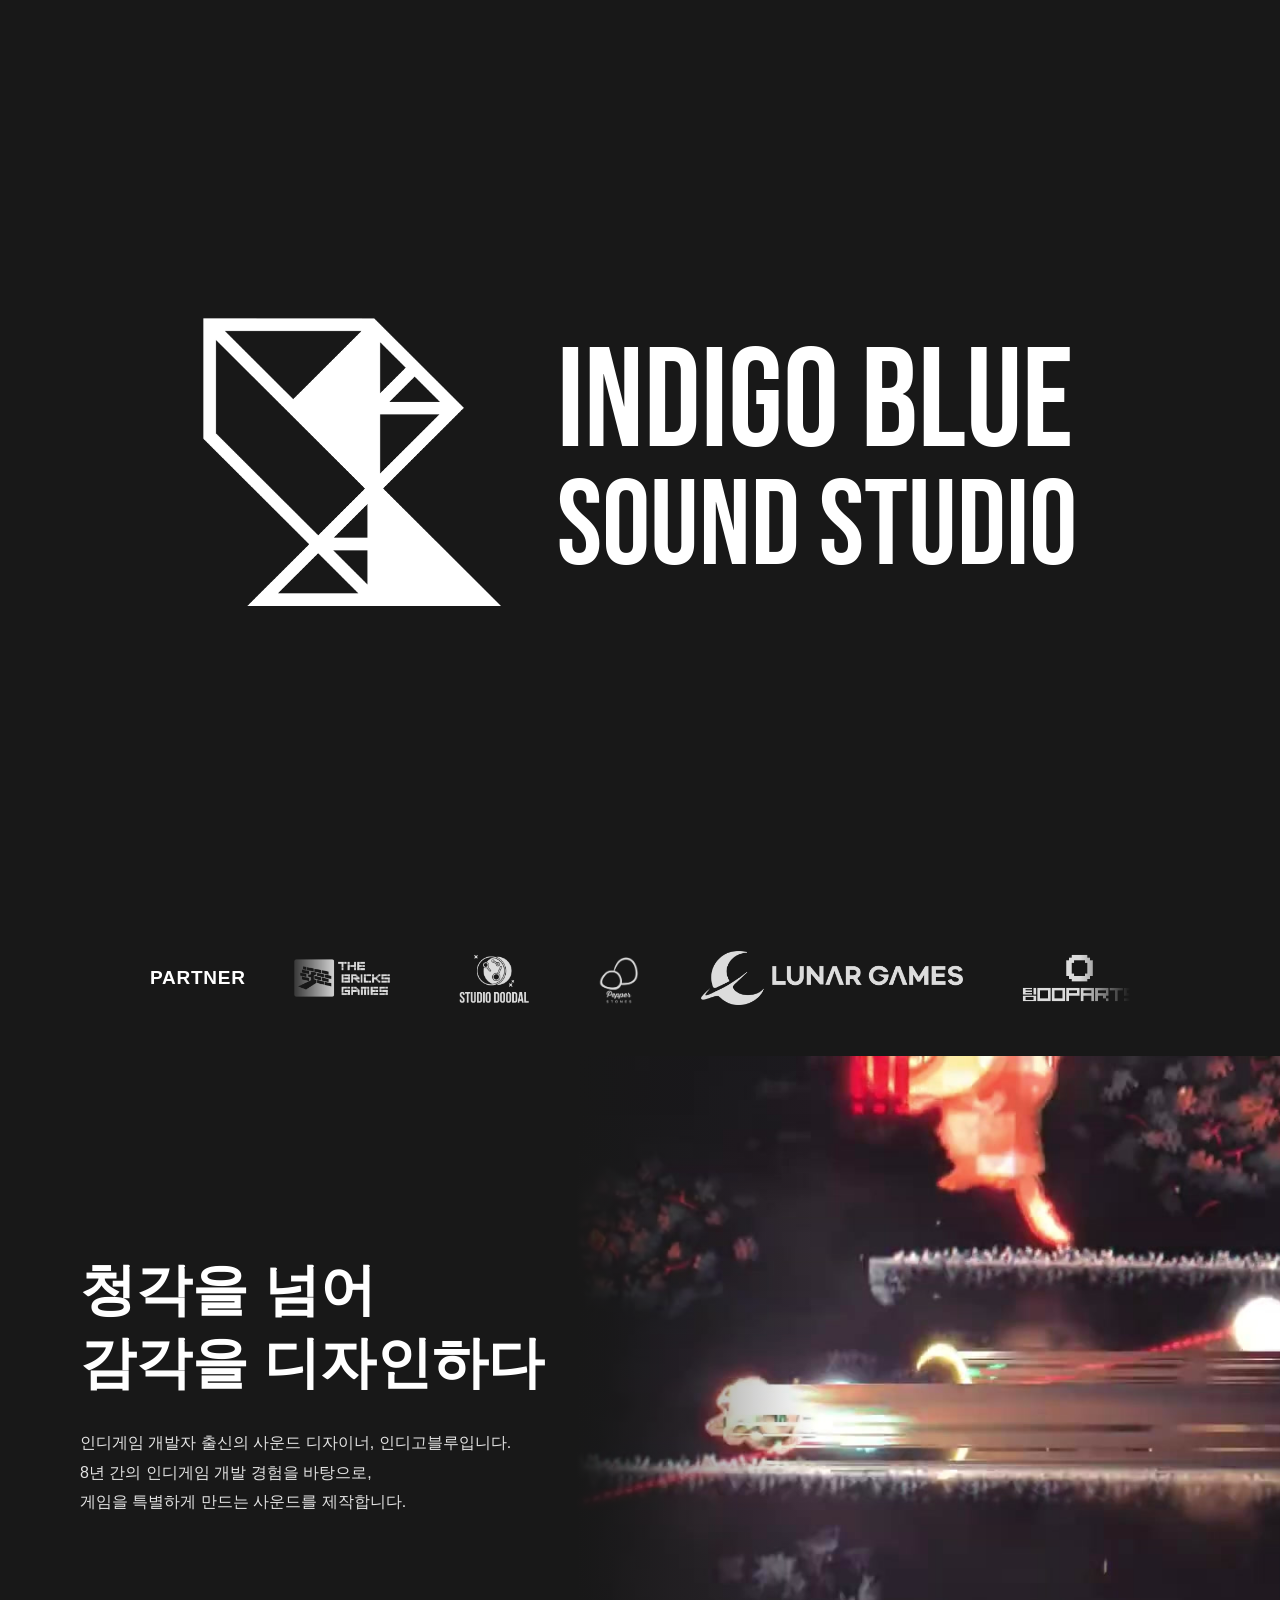
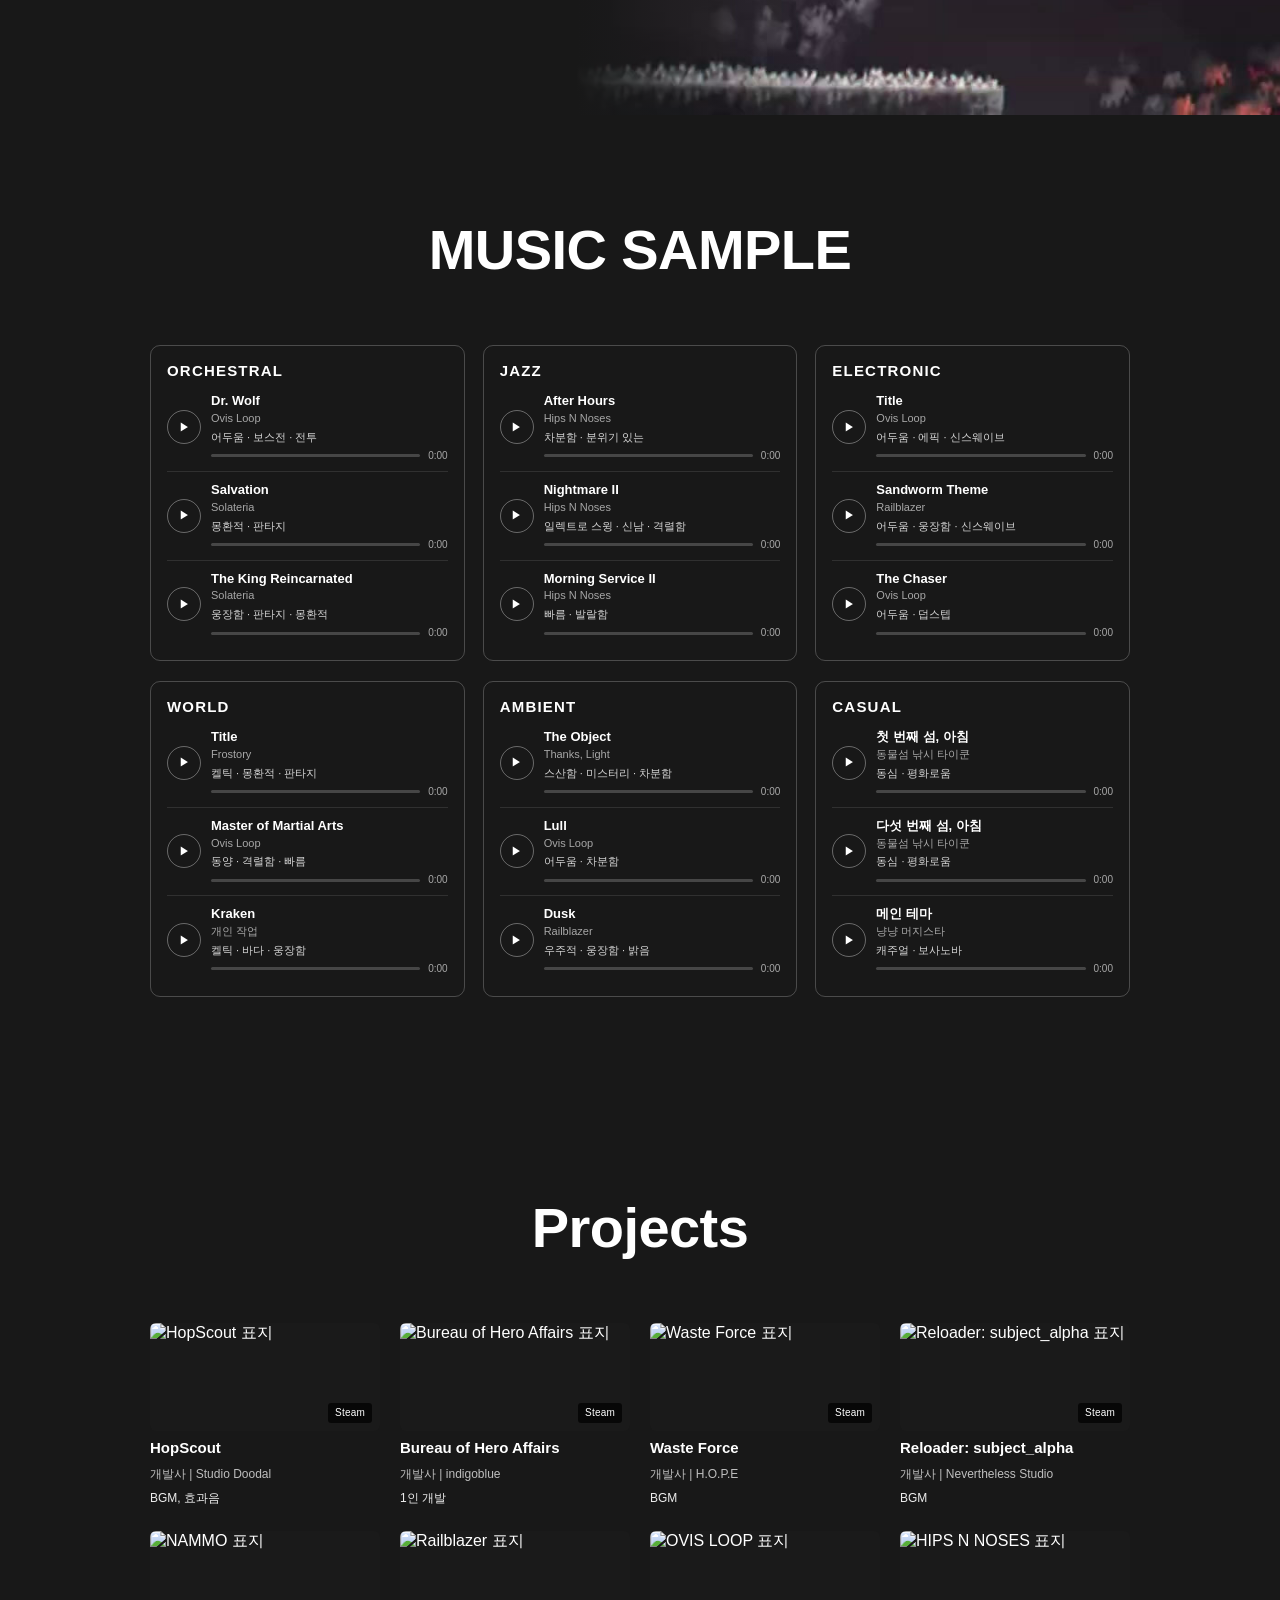
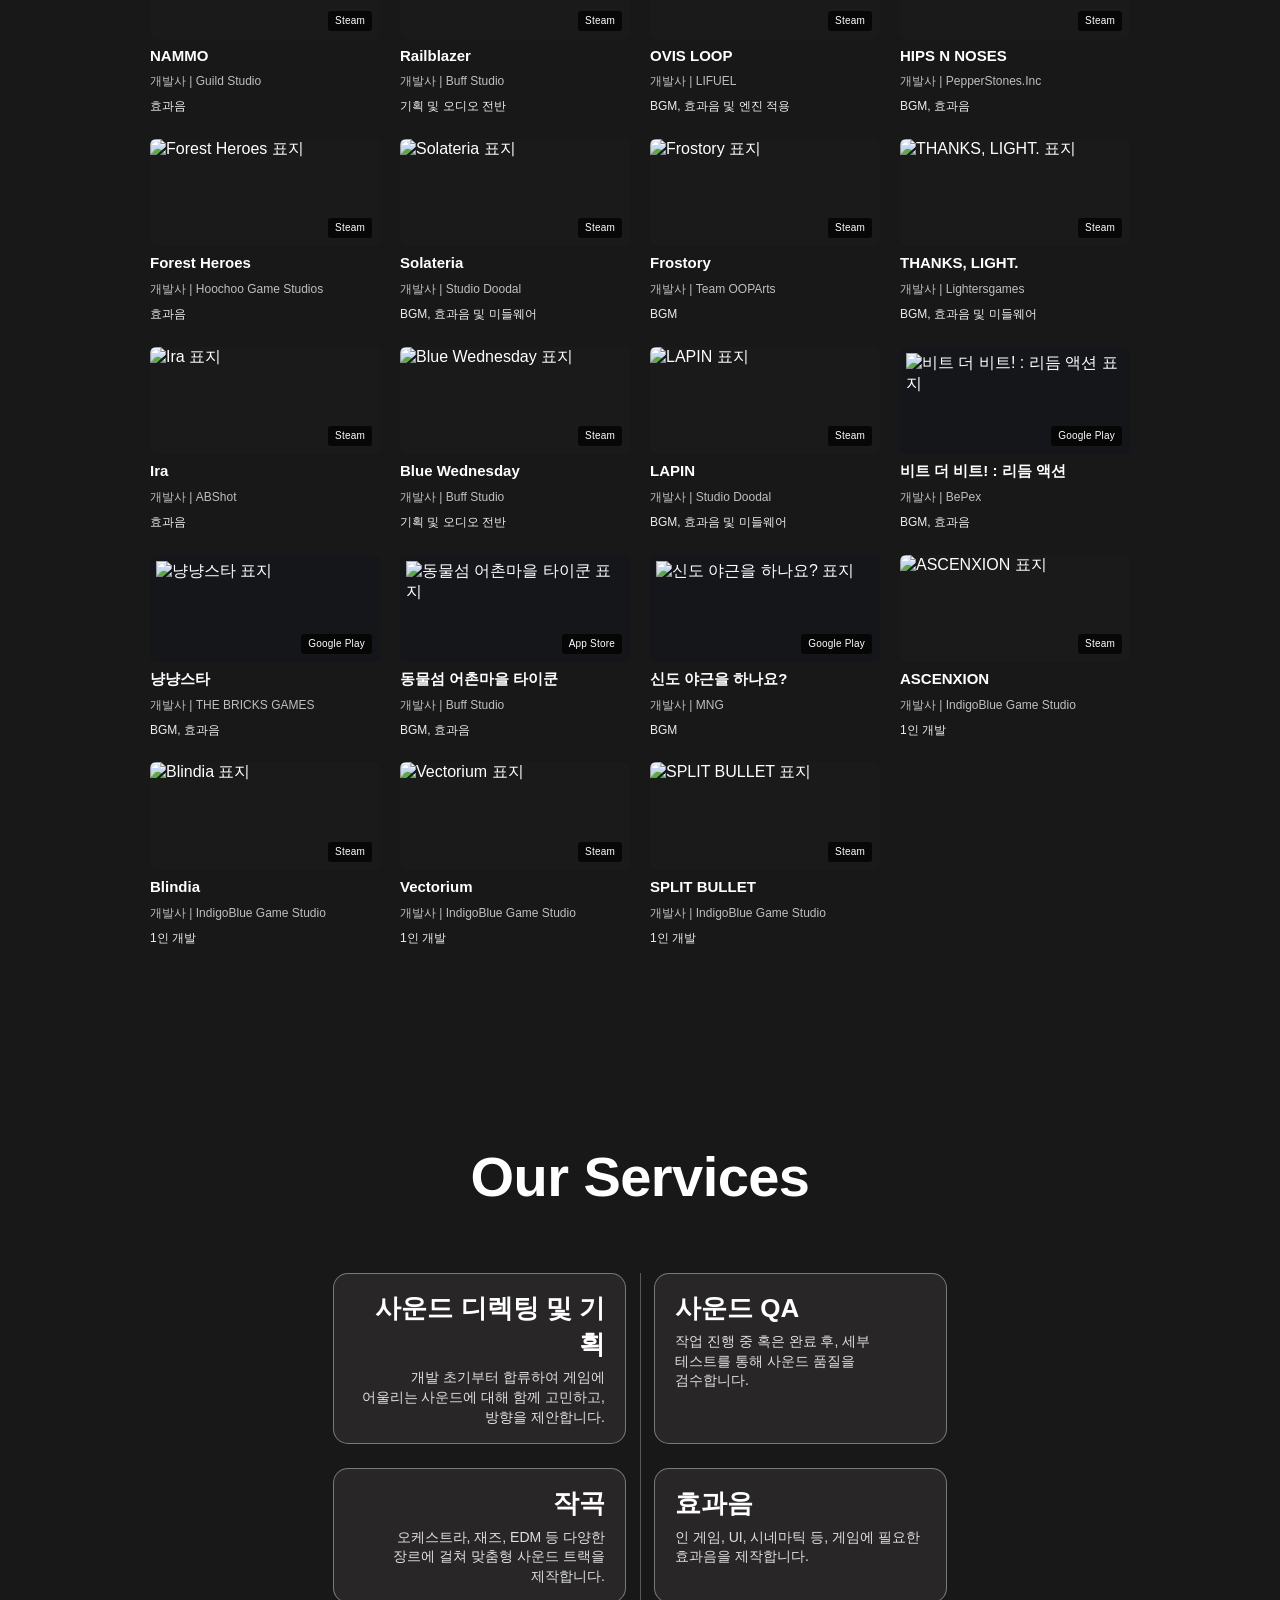
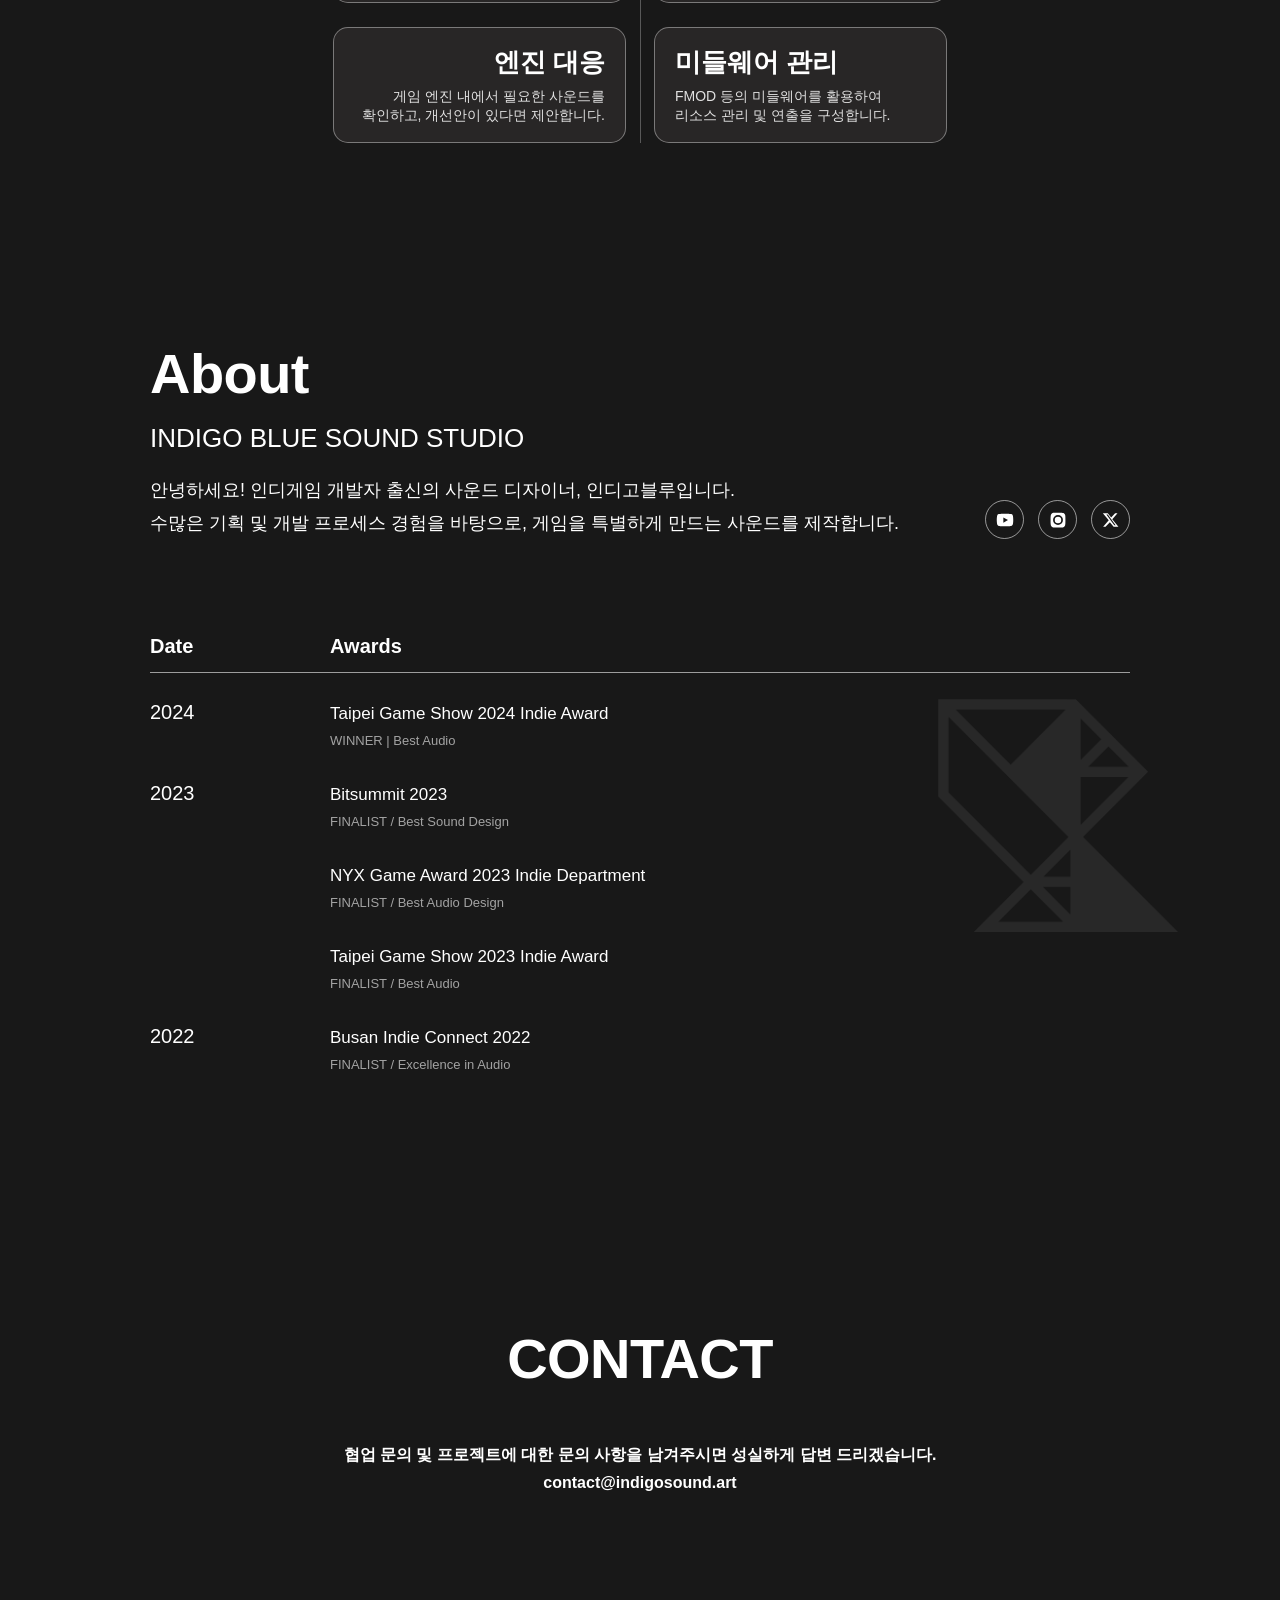
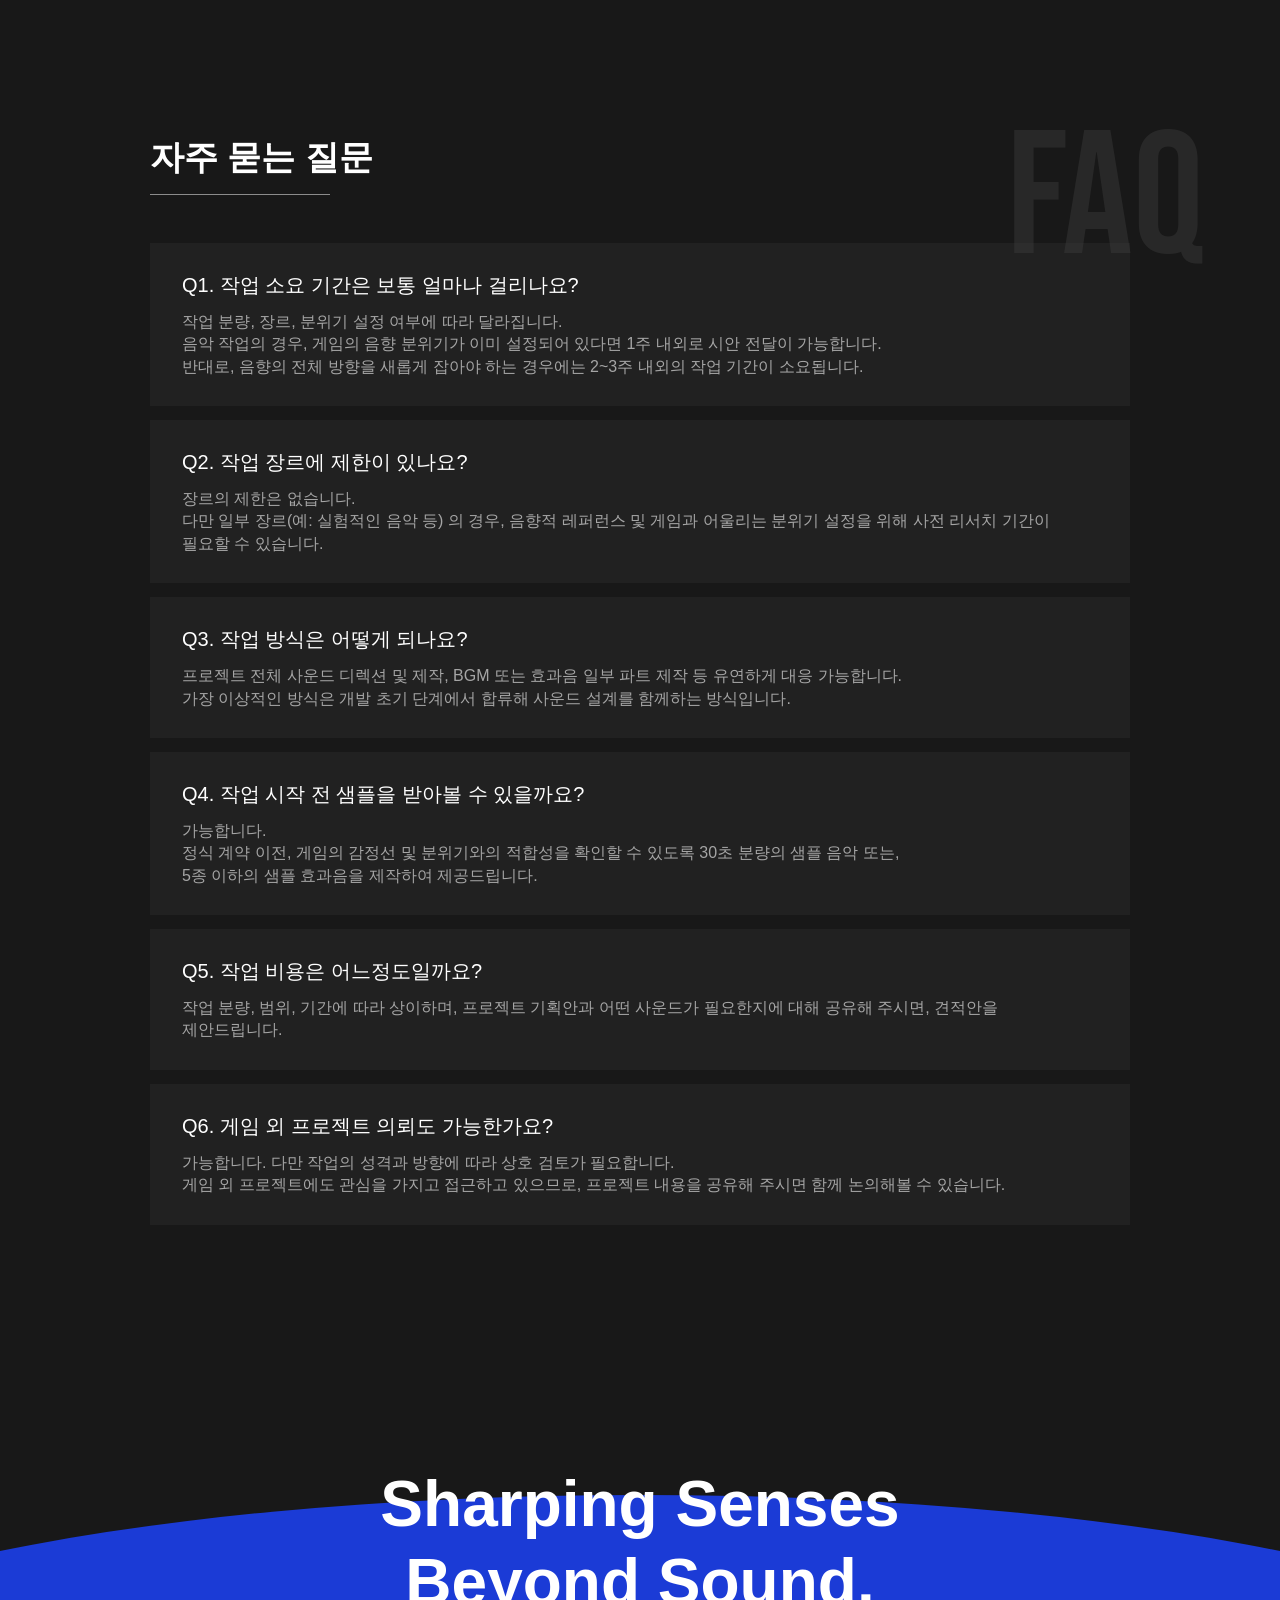
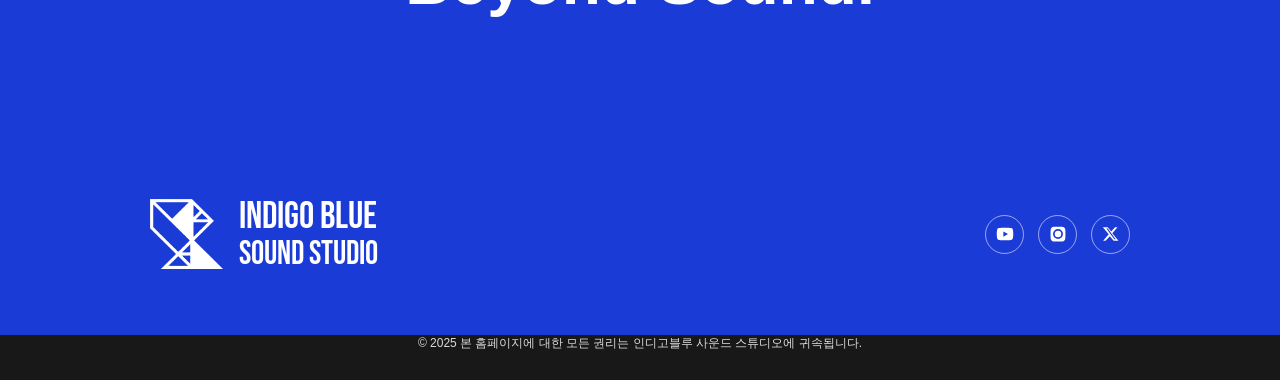
==== index.html @ 97a01477 "Wix 사이트를 정적 사이트로 옮김 게시된 Wix 사이트(indigobluestudio.wixsite.com/indigoblue-soundstud)의 구조와 문구, 색상과 글자 크" ====
<!doctype html>
<html lang="ko">
<head>
<meta charset="utf-8">
<meta name="viewport" content="width=device-width, initial-scale=1">
<title>INDIGO BLUE SOUND STUDIO</title>
<meta name="description" content="인디게임 개발자 출신의 사운드 디자이너 인디고블루가 운영하는 게임 사운드 스튜디오입니다. 작곡, 효과음, 미들웨어, 엔진 대응까지 게임에 필요한 사운드를 제작합니다.">
<link rel="canonical" href="https://indigosound.art/">
<meta property="og:type" content="website">
<meta property="og:title" content="INDIGO BLUE SOUND STUDIO">
<meta property="og:description" content="청각을 넘어 감각을 디자인하다. 게임을 특별하게 만드는 사운드를 제작합니다.">
<meta property="og:url" content="https://indigosound.art/">
<meta property="og:image" content="https://indigosound.art/assets/img/logo-lockup.png">
<link rel="icon" href="assets/img/logo-mark.png">

<link rel="preconnect" href="https://fonts.googleapis.com">
<link rel="preconnect" href="https://fonts.gstatic.com" crossorigin>
<link rel="stylesheet" href="https://fonts.googleapis.com/css2?family=Bebas+Neue&display=swap">
<link rel="stylesheet" href="https://cdn.jsdelivr.net/gh/orioncactus/pretendard@v1.3.9/dist/web/variable/pretendardvariable-dynamic-subset.min.css">
<link rel="stylesheet" href="assets/css/site.css">
<style id="grid-css">
        * { box-sizing: border-box; }
        .grid {
            display: grid;
            grid-template-columns: repeat(auto-fill, minmax(200px, 1fr));
            gap: 24px 20px;
        }
        .card {
            display: flex;
            flex-direction: column;
            gap: 8px;
            text-decoration: none;
            color: inherit;
            transition: transform 0.18s ease;
        }
        .card:hover, .card:focus-visible { transform: translateY(-4px); }
        .card:focus-visible { outline: 2px solid #ffffff; outline-offset: 4px; }
        .cover {
            position: relative;
            width: 100%;
            aspect-ratio: 460 / 215;
            overflow: hidden;
            border-radius: 6px;
            background: #1a1a1a;
        }
        .cover img { width: 100%; height: 100%; object-fit: cover; display: block; }
        /* 정사각형 아이콘처럼 비율이 다른 이미지는 잘라내지 않고 여백을 둡니다. */
        .cover.fit-contain { background: #15161a; }
        .cover.fit-contain img { object-fit: contain; padding: 6px; }
        .cover.is-empty::after {
            content: '이미지 준비 중';
            position: absolute; inset: 0;
            display: flex; align-items: center; justify-content: center;
            font-size: 12px; color: #888888;
        }
        .badge {
            position: absolute; right: 8px; bottom: 8px;
            padding: 2px 7px; border-radius: 3px;
            font-size: 10px; line-height: 1.6; letter-spacing: 0.02em;
            background: rgba(0, 0, 0, 0.72); color: #ffffff;
        }
        .title { margin: 0; font-size: 15px; font-weight: 700; line-height: 1.25; word-break: keep-all; }
        .studio, .role { margin: 0; font-size: 12px; line-height: 1.4; color: rgba(255, 255, 255, 0.72); }
        .role { color: rgba(255, 255, 255, 0.92); }
        @media (max-width: 600px) {
            .grid { grid-template-columns: repeat(auto-fill, minmax(150px, 1fr)); gap: 18px 14px; }
            .title { font-size: 14px; }
        }
    </style>
<style id="audio-css">
        * { box-sizing: border-box; }

        .genres {
            display: grid;
            grid-template-columns: repeat(auto-fit, minmax(260px, 1fr));
            gap: 20px 18px;
            align-items: start;
        }

        .group {
            border: 1px solid rgba(255, 255, 255, 0.22);
            border-radius: 10px;
            padding: 16px 16px 12px;
        }
        .genre-name {
            margin: 0 0 12px;
            font-size: 15px;
            font-weight: 700;
            letter-spacing: 0.08em;
        }

        .track {
            display: grid;
            grid-template-columns: 34px minmax(0, 1fr);
            column-gap: 10px;
            row-gap: 6px;
            padding: 10px 0;
            border-top: 1px solid rgba(255, 255, 255, 0.1);
        }
        .track:first-of-type { border-top: 0; padding-top: 2px; }

        .play {
            grid-column: 1;
            grid-row: 1 / span 2;
            align-self: center;
            width: 34px;
            height: 34px;
            border: 1px solid rgba(255, 255, 255, 0.35);
            border-radius: 50%;
            background: transparent;
            color: #ffffff;
            font-size: 11px;
            line-height: 1;
            cursor: pointer;
            display: flex;
            align-items: center;
            justify-content: center;
            padding: 0;
            transition: background 0.15s ease, border-color 0.15s ease;
        }
        .play:hover { background: rgba(255, 255, 255, 0.14); }
        .play:focus-visible { outline: 2px solid #ffffff; outline-offset: 2px; }
        .track.is-playing .play { background: #ffffff; color: #000000; border-color: #ffffff; }

        .info { grid-column: 2; grid-row: 1; min-width: 0; }
        .t-title {
            margin: 0;
            font-size: 13px;
            font-weight: 600;
            line-height: 1.3;
            word-break: keep-all;
        }
        .t-game {
            margin: 1px 0 0;
            font-size: 11px;
            line-height: 1.35;
            color: rgba(255, 255, 255, 0.62);
            word-break: keep-all;
        }
        .t-tags {
            margin: 4px 0 0;
            font-size: 11px;
            line-height: 1.35;
            color: rgba(255, 255, 255, 0.82);
            word-break: keep-all;
        }

        .meter {
            grid-column: 2;
            grid-row: 2;
            display: flex;
            align-items: center;
            gap: 8px;
        }
        .bar {
            position: relative;
            flex: 1;
            height: 3px;
            border-radius: 2px;
            background: rgba(255, 255, 255, 0.2);
            overflow: hidden;
            cursor: pointer;
        }
        .fill {
            position: absolute;
            inset: 0 auto 0 0;
            width: 0;
            background: #ffffff;
        }
        .time {
            font-size: 10px;
            line-height: 1;
            color: rgba(255, 255, 255, 0.62);
            font-variant-numeric: tabular-nums;
            white-space: nowrap;
        }

        .empty { font-size: 13px; color: rgba(255, 255, 255, 0.6); }

        @media (max-width: 600px) {
            .genres { grid-template-columns: 1fr; gap: 14px; }
            .group { padding: 14px 14px 10px; }
            /* 좁은 화면에서는 세로가 지나치게 길어지므로 장르마다 두 곡만 보여줍니다. */
            .track:nth-of-type(3) { display: none; }
        }
    </style>
</head>
<body>

<!-- 히어로 -->
<header class="ib-hero">
    <img class="ib-hero__mark" src="assets/img/logo-mark.png" alt="인디고블루 사운드 스튜디오 심볼" width="298" height="288">
    <h1 class="ib-hero__type">
        <span class="ib-hero__l1">INDIGO BLUE</span>
        <span class="ib-hero__l2">SOUND STUDIO</span>
    </h1>
</header>

<!-- 파트너 -->
<div class="ib-wrap">
    <div class="ib-partner">
        <p class="ib-partner__label">PARTNER</p>
        <div class="ib-partner__viewport">
            <!-- 같은 묶음을 두 번 넣어, 끝까지 흐르면 자연스럽게 처음으로 이어지게 합니다. -->
            <div class="ib-partner__track">
                <img src="assets/img/partner-signature.png" alt="Buff Studio" loading="lazy">
                <img src="assets/img/partner-studiodoodal.png" alt="Studio Doodal" loading="lazy">
                <img src="assets/img/partner-pepperstones.png" alt="PepperStones" loading="lazy">
                <img src="assets/img/partner-lunargames.png" alt="Lunar Games" loading="lazy">
                <img src="assets/img/partner-teamoopartz.png" alt="Team OOParts" loading="lazy">
                <img src="assets/img/partner-hoochoo.png" alt="Hoochoo Game Studios" loading="lazy">
                <img src="assets/img/partner-bepex.png" alt="BePex" loading="lazy">
                <img src="assets/img/partner-a.png" alt="파트너 스튜디오" loading="lazy">
                <img src="assets/img/partner-b.png" alt="파트너 스튜디오" loading="lazy">
                <div aria-hidden="true" style="display:contents"><img src="assets/img/partner-signature.png" alt="Buff Studio" loading="lazy">
                <img src="assets/img/partner-studiodoodal.png" alt="Studio Doodal" loading="lazy">
                <img src="assets/img/partner-pepperstones.png" alt="PepperStones" loading="lazy">
                <img src="assets/img/partner-lunargames.png" alt="Lunar Games" loading="lazy">
                <img src="assets/img/partner-teamoopartz.png" alt="Team OOParts" loading="lazy">
                <img src="assets/img/partner-hoochoo.png" alt="Hoochoo Game Studios" loading="lazy">
                <img src="assets/img/partner-bepex.png" alt="BePex" loading="lazy">
                <img src="assets/img/partner-a.png" alt="파트너 스튜디오" loading="lazy">
                <img src="assets/img/partner-b.png" alt="파트너 스튜디오" loading="lazy"></div>
            </div>
        </div>
    </div>
</div>

<!-- 소개 -->
<section class="ib-intro">
    <!-- 원본과 같은, 소리 없이 반복 재생되는 배경 영상입니다. -->
    <div class="ib-intro__visual" aria-hidden="true">
        <video src="assets/video/intro.mp4" poster="assets/img/intro-visual.jpg"
               autoplay muted loop playsinline preload="metadata"></video>
    </div>
    <div class="ib-intro__text">
        <h2 class="ib-intro__title">청각을 넘어<br>감각을 디자인하다</h2>
        <p class="ib-intro__body">
            인디게임 개발자 출신의 사운드 디자이너, 인디고블루입니다.<br>
            8년 간의 인디게임 개발 경험을 바탕으로,<br>
            게임을 특별하게 만드는 사운드를 제작합니다.
        </p>
    </div>
</section>

<!-- 미리듣기 -->
<section class="ib-section" id="music">
    <div class="ib-wrap">
        <h2 class="ib-heading ib-heading--center">MUSIC SAMPLE</h2>
        <div class="ib-section__body"><div class="genres"><section class="group">
            <h3 class="genre-name">ORCHESTRAL</h3>
            <div class="track" data-audio-src="https://music.wixstatic.com/mp3/860d66_09254120fd2f47abbc531c1eeddfdc82.mp3" data-duration="30">
        <button class="play" type="button" aria-label="Dr. Wolf 재생"><span class="icon">&#9654;</span></button>
        <div class="info"><p class="t-title">Dr. Wolf</p><p class="t-game">Ovis Loop</p><p class="t-tags">어두움 · 보스전 · 전투</p></div>
        <div class="meter">
            <div class="bar"><span class="fill"></span></div>
            <span class="time">0:00</span>
        </div>
    </div><div class="track" data-audio-src="https://music.wixstatic.com/mp3/860d66_fd663eca6230428bb4d89c684cdae9ed.mp3" data-duration="46">
        <button class="play" type="button" aria-label="Salvation 재생"><span class="icon">&#9654;</span></button>
        <div class="info"><p class="t-title">Salvation</p><p class="t-game">Solateria</p><p class="t-tags">몽환적 · 판타지</p></div>
        <div class="meter">
            <div class="bar"><span class="fill"></span></div>
            <span class="time">0:00</span>
        </div>
    </div><div class="track" data-audio-src="https://music.wixstatic.com/mp3/860d66_00e76ec2008042e19d2aea171c6b85cc.mp3" data-duration="46">
        <button class="play" type="button" aria-label="The King Reincarnated 재생"><span class="icon">&#9654;</span></button>
        <div class="info"><p class="t-title">The King Reincarnated</p><p class="t-game">Solateria</p><p class="t-tags">웅장함 · 판타지 · 몽환적</p></div>
        <div class="meter">
            <div class="bar"><span class="fill"></span></div>
            <span class="time">0:00</span>
        </div>
    </div>
        </section><section class="group">
            <h3 class="genre-name">JAZZ</h3>
            <div class="track" data-audio-src="https://music.wixstatic.com/mp3/860d66_3d83a4c4c9384a1da26d3d0a78722a29.mp3" data-duration="30">
        <button class="play" type="button" aria-label="After Hours 재생"><span class="icon">&#9654;</span></button>
        <div class="info"><p class="t-title">After Hours</p><p class="t-game">Hips N Noses</p><p class="t-tags">차분함 · 분위기 있는</p></div>
        <div class="meter">
            <div class="bar"><span class="fill"></span></div>
            <span class="time">0:00</span>
        </div>
    </div><div class="track" data-audio-src="https://music.wixstatic.com/mp3/860d66_d12ff2b4eea74bc8aac9e3f60bac2ac8.mp3" data-duration="29">
        <button class="play" type="button" aria-label="Nightmare II 재생"><span class="icon">&#9654;</span></button>
        <div class="info"><p class="t-title">Nightmare II</p><p class="t-game">Hips N Noses</p><p class="t-tags">일렉트로 스윙 · 신남 · 격렬함</p></div>
        <div class="meter">
            <div class="bar"><span class="fill"></span></div>
            <span class="time">0:00</span>
        </div>
    </div><div class="track" data-audio-src="https://music.wixstatic.com/mp3/860d66_1f38b7caef154e4b9187a8cff1551b96.mp3" data-duration="29">
        <button class="play" type="button" aria-label="Morning Service II 재생"><span class="icon">&#9654;</span></button>
        <div class="info"><p class="t-title">Morning Service II</p><p class="t-game">Hips N Noses</p><p class="t-tags">빠름 · 발랄함</p></div>
        <div class="meter">
            <div class="bar"><span class="fill"></span></div>
            <span class="time">0:00</span>
        </div>
    </div>
        </section><section class="group">
            <h3 class="genre-name">ELECTRONIC</h3>
            <div class="track" data-audio-src="https://music.wixstatic.com/mp3/860d66_154822e556104b1596cc2ec453b99600.mp3" data-duration="29">
        <button class="play" type="button" aria-label="Title 재생"><span class="icon">&#9654;</span></button>
        <div class="info"><p class="t-title">Title</p><p class="t-game">Ovis Loop</p><p class="t-tags">어두움 · 에픽 · 신스웨이브</p></div>
        <div class="meter">
            <div class="bar"><span class="fill"></span></div>
            <span class="time">0:00</span>
        </div>
    </div><div class="track" data-audio-src="https://music.wixstatic.com/mp3/860d66_0d4fd85252c34ab7b2ba6a8181e89b29.mp3" data-duration="30">
        <button class="play" type="button" aria-label="Sandworm Theme 재생"><span class="icon">&#9654;</span></button>
        <div class="info"><p class="t-title">Sandworm Theme</p><p class="t-game">Railblazer</p><p class="t-tags">어두움 · 웅장함 · 신스웨이브</p></div>
        <div class="meter">
            <div class="bar"><span class="fill"></span></div>
            <span class="time">0:00</span>
        </div>
    </div><div class="track" data-audio-src="https://music.wixstatic.com/mp3/860d66_390bb658111c4345a38625985eb8163d.mp3" data-duration="30">
        <button class="play" type="button" aria-label="The Chaser 재생"><span class="icon">&#9654;</span></button>
        <div class="info"><p class="t-title">The Chaser</p><p class="t-game">Ovis Loop</p><p class="t-tags">어두움 · 덥스텝</p></div>
        <div class="meter">
            <div class="bar"><span class="fill"></span></div>
            <span class="time">0:00</span>
        </div>
    </div>
        </section><section class="group">
            <h3 class="genre-name">WORLD</h3>
            <div class="track" data-audio-src="https://music.wixstatic.com/mp3/860d66_2ebe35372e364518a3b8fd2e36018d00.mp3" data-duration="20">
        <button class="play" type="button" aria-label="Title 재생"><span class="icon">&#9654;</span></button>
        <div class="info"><p class="t-title">Title</p><p class="t-game">Frostory</p><p class="t-tags">켈틱 · 몽환적 · 판타지</p></div>
        <div class="meter">
            <div class="bar"><span class="fill"></span></div>
            <span class="time">0:00</span>
        </div>
    </div><div class="track" data-audio-src="https://music.wixstatic.com/mp3/860d66_c277a3db04284cb39979ce9030ea43e0.mp3" data-duration="34">
        <button class="play" type="button" aria-label="Master of Martial Arts 재생"><span class="icon">&#9654;</span></button>
        <div class="info"><p class="t-title">Master of Martial Arts</p><p class="t-game">Ovis Loop</p><p class="t-tags">동양 · 격렬함 · 빠름</p></div>
        <div class="meter">
            <div class="bar"><span class="fill"></span></div>
            <span class="time">0:00</span>
        </div>
    </div><div class="track" data-audio-src="https://music.wixstatic.com/mp3/860d66_9da19a05eab54e24a4b0422b517c645d.mp3" data-duration="20">
        <button class="play" type="button" aria-label="Kraken 재생"><span class="icon">&#9654;</span></button>
        <div class="info"><p class="t-title">Kraken</p><p class="t-game">개인 작업</p><p class="t-tags">켈틱 · 바다 · 웅장함</p></div>
        <div class="meter">
            <div class="bar"><span class="fill"></span></div>
            <span class="time">0:00</span>
        </div>
    </div>
        </section><section class="group">
            <h3 class="genre-name">AMBIENT</h3>
            <div class="track" data-audio-src="https://music.wixstatic.com/mp3/860d66_ac4de7afbb4842e1abcccd162fbcb6d6.mp3" data-duration="20">
        <button class="play" type="button" aria-label="The Object 재생"><span class="icon">&#9654;</span></button>
        <div class="info"><p class="t-title">The Object</p><p class="t-game">Thanks, Light</p><p class="t-tags">스산함 · 미스터리 · 차분함</p></div>
        <div class="meter">
            <div class="bar"><span class="fill"></span></div>
            <span class="time">0:00</span>
        </div>
    </div><div class="track" data-audio-src="https://music.wixstatic.com/mp3/860d66_d1461939eb474f28b3d7b0176b0be3ec.mp3" data-duration="20">
        <button class="play" type="button" aria-label="Lull 재생"><span class="icon">&#9654;</span></button>
        <div class="info"><p class="t-title">Lull</p><p class="t-game">Ovis Loop</p><p class="t-tags">어두움 · 차분함</p></div>
        <div class="meter">
            <div class="bar"><span class="fill"></span></div>
            <span class="time">0:00</span>
        </div>
    </div><div class="track" data-audio-src="https://music.wixstatic.com/mp3/860d66_0ff81ff9942f4439beae785de0b6b22b.mp3" data-duration="20">
        <button class="play" type="button" aria-label="Dusk 재생"><span class="icon">&#9654;</span></button>
        <div class="info"><p class="t-title">Dusk</p><p class="t-game">Railblazer</p><p class="t-tags">우주적 · 웅장함 · 밝음</p></div>
        <div class="meter">
            <div class="bar"><span class="fill"></span></div>
            <span class="time">0:00</span>
        </div>
    </div>
        </section><section class="group">
            <h3 class="genre-name">CASUAL</h3>
            <div class="track" data-audio-src="https://music.wixstatic.com/mp3/860d66_cf5bf4ce513348abaf5e40bf02ed64e0.mp3" data-duration="20">
        <button class="play" type="button" aria-label="첫 번째 섬, 아침 재생"><span class="icon">&#9654;</span></button>
        <div class="info"><p class="t-title">첫 번째 섬, 아침</p><p class="t-game">동물섬 낚시 타이쿤</p><p class="t-tags">동심 · 평화로움</p></div>
        <div class="meter">
            <div class="bar"><span class="fill"></span></div>
            <span class="time">0:00</span>
        </div>
    </div><div class="track" data-audio-src="https://music.wixstatic.com/mp3/860d66_134d15f1596f42f991e270add8a84e1c.mp3" data-duration="20">
        <button class="play" type="button" aria-label="다섯 번째 섬, 아침 재생"><span class="icon">&#9654;</span></button>
        <div class="info"><p class="t-title">다섯 번째 섬, 아침</p><p class="t-game">동물섬 낚시 타이쿤</p><p class="t-tags">동심 · 평화로움</p></div>
        <div class="meter">
            <div class="bar"><span class="fill"></span></div>
            <span class="time">0:00</span>
        </div>
    </div><div class="track" data-audio-src="https://music.wixstatic.com/mp3/860d66_88d9c0d5ef4844f0b33e1568c173b0c7.mp3" data-duration="20">
        <button class="play" type="button" aria-label="메인 테마 재생"><span class="icon">&#9654;</span></button>
        <div class="info"><p class="t-title">메인 테마</p><p class="t-game">냥냥 머지스타</p><p class="t-tags">캐주얼 · 보사노바</p></div>
        <div class="meter">
            <div class="bar"><span class="fill"></span></div>
            <span class="time">0:00</span>
        </div>
    </div>
        </section></div></div>
    </div>
</section>

<!-- 프로젝트 -->
<section class="ib-section" id="projects">
    <div class="ib-wrap">
        <h2 class="ib-heading ib-heading--center">Projects</h2>
        <div class="ib-section__body"><div class="grid"><a class="card" href="https://store.steampowered.com/app/4952260/" target="_blank" rel="noopener noreferrer"><div class="cover"><img src="https://static.wixstatic.com/media/860d66_d4635eee32104e59bcc638de844d4d30~mv2.jpg" alt="HopScout 표지" loading="lazy" referrerpolicy="no-referrer"><span class="badge">Steam</span></div><p class="title">HopScout</p><p class="studio">개발사 | Studio Doodal</p><p class="role">BGM, 효과음</p></a><a class="card" href="https://store.steampowered.com/app/4966920/" target="_blank" rel="noopener noreferrer"><div class="cover"><img src="https://static.wixstatic.com/media/860d66_a6a5fe3ded204cd59864110b3952eb3a~mv2.jpg" alt="Bureau of Hero Affairs 표지" loading="lazy" referrerpolicy="no-referrer"><span class="badge">Steam</span></div><p class="title">Bureau of Hero Affairs</p><p class="studio">개발사 | indigoblue</p><p class="role">1인 개발</p></a><a class="card" href="https://store.steampowered.com/app/3532640/" target="_blank" rel="noopener noreferrer"><div class="cover"><img src="https://static.wixstatic.com/media/860d66_0a39cab1cedf4e6687a7f3613a69546b~mv2.jpg" alt="Waste Force 표지" loading="lazy" referrerpolicy="no-referrer"><span class="badge">Steam</span></div><p class="title">Waste Force</p><p class="studio">개발사 | H.O.P.E</p><p class="role">BGM</p></a><a class="card" href="https://store.steampowered.com/app/1830160/" target="_blank" rel="noopener noreferrer"><div class="cover"><img src="https://static.wixstatic.com/media/860d66_cb63d9f8cbbc48e3af4b571d2b974a31~mv2.jpg" alt="Reloader: subject_alpha 표지" loading="lazy" referrerpolicy="no-referrer"><span class="badge">Steam</span></div><p class="title">Reloader: subject_alpha</p><p class="studio">개발사 | Nevertheless Studio</p><p class="role">BGM</p></a><a class="card" href="https://store.steampowered.com/app/3863810/" target="_blank" rel="noopener noreferrer"><div class="cover"><img src="https://static.wixstatic.com/media/860d66_f5257c2232f848df8dd246862171f6cc~mv2.jpg" alt="NAMMO 표지" loading="lazy" referrerpolicy="no-referrer"><span class="badge">Steam</span></div><p class="title">NAMMO</p><p class="studio">개발사 | Guild Studio</p><p class="role">효과음</p></a><a class="card" href="https://store.steampowered.com/app/2996070/" target="_blank" rel="noopener noreferrer"><div class="cover"><img src="https://shared.akamai.steamstatic.com/store_item_assets/steam/apps/2996070/header.jpg?t=1736853167" alt="Railblazer 표지" loading="lazy" referrerpolicy="no-referrer"><span class="badge">Steam</span></div><p class="title">Railblazer</p><p class="studio">개발사 | Buff Studio</p><p class="role">기획 및 오디오 전반</p></a><a class="card" href="https://store.steampowered.com/app/2226730/" target="_blank" rel="noopener noreferrer"><div class="cover"><img src="https://shared.akamai.steamstatic.com/store_item_assets/steam/apps/2226730/0eba149920684c03572704ae23059a4de935888b/header.jpg?t=1776408444" alt="OVIS LOOP 표지" loading="lazy" referrerpolicy="no-referrer"><span class="badge">Steam</span></div><p class="title">OVIS LOOP</p><p class="studio">개발사 | LIFUEL</p><p class="role">BGM, 효과음 및 엔진 적용</p></a><a class="card" href="https://store.steampowered.com/app/3574200/" target="_blank" rel="noopener noreferrer"><div class="cover"><img src="https://shared.akamai.steamstatic.com/store_item_assets/steam/apps/3574200/30c6b41771f06d03cd57993139b56f06adc999be/header.jpg?t=1788777389" alt="HIPS N NOSES 표지" loading="lazy" referrerpolicy="no-referrer"><span class="badge">Steam</span></div><p class="title">HIPS N NOSES</p><p class="studio">개발사 | PepperStones.Inc</p><p class="role">BGM, 효과음</p></a><a class="card" href="https://store.steampowered.com/app/3001330/" target="_blank" rel="noopener noreferrer"><div class="cover"><img src="https://shared.akamai.steamstatic.com/store_item_assets/steam/apps/3001330/c606589dc281fda785815c5aa1456f06ed29a4a3/header.jpg?t=1753067914" alt="Forest Heroes 표지" loading="lazy" referrerpolicy="no-referrer"><span class="badge">Steam</span></div><p class="title">Forest Heroes</p><p class="studio">개발사 | Hoochoo Game Studios</p><p class="role">효과음</p></a><a class="card" href="https://store.steampowered.com/app/2947280/" target="_blank" rel="noopener noreferrer"><div class="cover"><img src="https://shared.akamai.steamstatic.com/store_item_assets/steam/apps/2947280/bdcd95581da74eb754a0b7c2b6c46472c07df9d2/header.jpg?t=1782566194" alt="Solateria 표지" loading="lazy" referrerpolicy="no-referrer"><span class="badge">Steam</span></div><p class="title">Solateria</p><p class="studio">개발사 | Studio Doodal</p><p class="role">BGM, 효과음 및 미들웨어</p></a><a class="card" href="https://store.steampowered.com/app/1737520/" target="_blank" rel="noopener noreferrer"><div class="cover"><img src="https://shared.akamai.steamstatic.com/store_item_assets/steam/apps/1737520/header.jpg?t=1751537301" alt="Frostory 표지" loading="lazy" referrerpolicy="no-referrer"><span class="badge">Steam</span></div><p class="title">Frostory</p><p class="studio">개발사 | Team OOPArts</p><p class="role">BGM</p></a><a class="card" href="https://store.steampowered.com/app/2544740/" target="_blank" rel="noopener noreferrer"><div class="cover"><img src="https://shared.akamai.steamstatic.com/store_item_assets/steam/apps/2544740/header.jpg?t=1788529831" alt="THANKS, LIGHT. 표지" loading="lazy" referrerpolicy="no-referrer"><span class="badge">Steam</span></div><p class="title">THANKS, LIGHT.</p><p class="studio">개발사 | Lightersgames</p><p class="role">BGM, 효과음 및 미들웨어</p></a><a class="card" href="https://store.steampowered.com/app/1536210/" target="_blank" rel="noopener noreferrer"><div class="cover"><img src="https://shared.akamai.steamstatic.com/store_item_assets/steam/apps/1536210/header.jpg?t=1696564928" alt="Ira 표지" loading="lazy" referrerpolicy="no-referrer"><span class="badge">Steam</span></div><p class="title">Ira</p><p class="studio">개발사 | ABShot</p><p class="role">효과음</p></a><a class="card" href="https://store.steampowered.com/app/2129160/" target="_blank" rel="noopener noreferrer"><div class="cover"><img src="https://shared.akamai.steamstatic.com/store_item_assets/steam/apps/2129160/header.jpg?t=1729549375" alt="Blue Wednesday 표지" loading="lazy" referrerpolicy="no-referrer"><span class="badge">Steam</span></div><p class="title">Blue Wednesday</p><p class="studio">개발사 | Buff Studio</p><p class="role">기획 및 오디오 전반</p></a><a class="card" href="https://store.steampowered.com/app/1454540/" target="_blank" rel="noopener noreferrer"><div class="cover"><img src="https://shared.akamai.steamstatic.com/store_item_assets/steam/apps/1454540/header.jpg?t=1782566159" alt="LAPIN 표지" loading="lazy" referrerpolicy="no-referrer"><span class="badge">Steam</span></div><p class="title">LAPIN</p><p class="studio">개발사 | Studio Doodal</p><p class="role">BGM, 효과음 및 미들웨어</p></a><a class="card" href="https://play.google.com/store/apps/details?id=com.BePex.beatthebeat" target="_blank" rel="noopener noreferrer"><div class="cover fit-contain"><img src="https://play-lh.googleusercontent.com/fcvc6xsm2YIpWo5qEUGBtmLhYW-khtM5Af-iScuosK9jPPfl6qdy5rElrIaD3gdxX4A8ctKtrNhlzRkGA8iL=s0-br30" alt="비트 더 비트! : 리듬 액션 표지" loading="lazy" referrerpolicy="no-referrer"><span class="badge">Google Play</span></div><p class="title">비트 더 비트! : 리듬 액션</p><p class="studio">개발사 | BePex</p><p class="role">BGM, 효과음</p></a><a class="card" href="https://play.google.com/store/apps/details?id=com.THEBRICKSGAMES.Nyanyanstar" target="_blank" rel="noopener noreferrer"><div class="cover fit-contain"><img src="https://play-lh.googleusercontent.com/nkJZKP9iKSXJ7MdPfyck-IXeVfVi6iBXIym_mKZkH9QfZqGQGbQqp54XNbMMLRm3YYsYZj7iXYxCeXnwAbfUvF8=s0-br30" alt="냥냥스타 표지" loading="lazy" referrerpolicy="no-referrer"><span class="badge">Google Play</span></div><p class="title">냥냥스타</p><p class="studio">개발사 | THE BRICKS GAMES</p><p class="role">BGM, 효과음</p></a><a class="card" href="https://apps.apple.com/kr/app/id1619717984" target="_blank" rel="noopener noreferrer"><div class="cover fit-contain"><img src="https://is1-ssl.mzstatic.com/image/thumb/Purple221/v4/d5/81/cd/d581cdd3-35e9-b93d-d93b-417299b44a96/AppIcon-0-0-1x_U007emarketing-0-8-0-85-220.png/512x512bb.jpg" alt="동물섬 어촌마을 타이쿤 표지" loading="lazy" referrerpolicy="no-referrer"><span class="badge">App Store</span></div><p class="title">동물섬 어촌마을 타이쿤</p><p class="studio">개발사 | Buff Studio</p><p class="role">BGM, 효과음</p></a><a class="card" href="https://play.google.com/store/apps/details?id=com.mng.doesgodworkovertime" target="_blank" rel="noopener noreferrer"><div class="cover fit-contain"><img src="https://play-lh.googleusercontent.com/HJP9y0W6YmZT3xLJ_HuipECc2c-KMw99zARxgQGwU83OdB-SpL4jSn4f6XXAJHAkmbpYiQti46XfleqdILwfS3w=s0-br30" alt="신도 야근을 하나요? 표지" loading="lazy" referrerpolicy="no-referrer"><span class="badge">Google Play</span></div><p class="title">신도 야근을 하나요?</p><p class="studio">개발사 | MNG</p><p class="role">BGM</p></a><a class="card" href="https://store.steampowered.com/app/1000000/" target="_blank" rel="noopener noreferrer"><div class="cover"><img src="https://shared.akamai.steamstatic.com/store_item_assets/steam/apps/1000000/header.jpg?t=1727464289" alt="ASCENXION 표지" loading="lazy" referrerpolicy="no-referrer"><span class="badge">Steam</span></div><p class="title">ASCENXION</p><p class="studio">개발사 | IndigoBlue Game Studio</p><p class="role">1인 개발</p></a><a class="card" href="https://store.steampowered.com/app/943510/" target="_blank" rel="noopener noreferrer"><div class="cover"><img src="https://shared.akamai.steamstatic.com/store_item_assets/steam/apps/943510/header.jpg?t=1727464300" alt="Blindia 표지" loading="lazy" referrerpolicy="no-referrer"><span class="badge">Steam</span></div><p class="title">Blindia</p><p class="studio">개발사 | IndigoBlue Game Studio</p><p class="role">1인 개발</p></a><a class="card" href="https://store.steampowered.com/app/712870/" target="_blank" rel="noopener noreferrer"><div class="cover"><img src="https://shared.akamai.steamstatic.com/store_item_assets/steam/apps/712870/header.jpg?t=1662016415" alt="Vectorium 표지" loading="lazy" referrerpolicy="no-referrer"><span class="badge">Steam</span></div><p class="title">Vectorium</p><p class="studio">개발사 | IndigoBlue Game Studio</p><p class="role">1인 개발</p></a><a class="card" href="https://store.steampowered.com/app/449450/" target="_blank" rel="noopener noreferrer"><div class="cover"><img src="https://shared.akamai.steamstatic.com/store_item_assets/steam/apps/449450/header.jpg?t=1727469233" alt="SPLIT BULLET 표지" loading="lazy" referrerpolicy="no-referrer"><span class="badge">Steam</span></div><p class="title">SPLIT BULLET</p><p class="studio">개발사 | IndigoBlue Game Studio</p><p class="role">1인 개발</p></a></div></div>
    </div>
</section>

<!-- 서비스 -->
<section class="ib-services" id="services">
    <div class="ib-wrap">
        <h2 class="ib-heading ib-heading--center">Our Services</h2>
        <div class="ib-services__grid">
            <article class="ib-service">
                <h3>사운드 디렉팅 및 기획</h3>
                <p>개발 초기부터 합류하여 게임에 어울리는 사운드에 대해 함께 고민하고, 방향을 제안합니다.</p>
            </article>
            <article class="ib-service">
                <h3>사운드 QA</h3>
                <p>작업 진행 중 혹은 완료 후, 세부 테스트를 통해 사운드 품질을 검수합니다.</p>
            </article>
            <article class="ib-service">
                <h3>작곡</h3>
                <p>오케스트라, 재즈, EDM 등 다양한 장르에 걸쳐 맞춤형 사운드 트랙을 제작합니다.</p>
            </article>
            <article class="ib-service">
                <h3>효과음</h3>
                <p>인 게임, UI, 시네마틱 등, 게임에 필요한 효과음을 제작합니다.</p>
            </article>
            <article class="ib-service">
                <h3>엔진 대응</h3>
                <p>게임 엔진 내에서 필요한 사운드를 확인하고, 개선안이 있다면 제안합니다.</p>
            </article>
            <article class="ib-service">
                <h3>미들웨어 관리</h3>
                <p>FMOD 등의 미들웨어를 활용하여 리소스 관리 및 연출을 구성합니다.</p>
            </article>
        </div>
    </div>
</section>

<!-- About -->
<section class="ib-about" id="about">
    <div class="ib-wrap ib-about__inner">
        <div>
            <h2 class="ib-heading">About</h2>
            <p class="ib-about__name">INDIGO BLUE SOUND STUDIO</p>
            <p class="ib-about__body">
                안녕하세요! 인디게임 개발자 출신의 사운드 디자이너, 인디고블루입니다.<br>
                수많은 기획 및 개발 프로세스 경험을 바탕으로, 게임을 특별하게 만드는 사운드를 제작합니다.
            </p>
        </div>
        <div class="ib-social">
            <a href="https://www.youtube.com/@IndigoBlue_SoundStudio" target="_blank" rel="noopener noreferrer" aria-label="YouTube">
                <svg viewBox="0 0 24 24" aria-hidden="true"><path d="M23 12s0-3.9-.5-5.8a3 3 0 0 0-2.1-2.1C18.5 3.6 12 3.6 12 3.6s-6.5 0-8.4.5A3 3 0 0 0 1.5 6.2 31 31 0 0 0 1 12c0 1.9.5 5.8.5 5.8a3 3 0 0 0 2.1 2.1c1.9.5 8.4.5 8.4.5s6.5 0 8.4-.5a3 3 0 0 0 2.1-2.1c.5-1.9.5-5.8.5-5.8zM9.8 15.5v-7l6.2 3.5z"/></svg>
            </a>
            <a href="https://www.instagram.com/hyegyeom_kim/" target="_blank" rel="noopener noreferrer" aria-label="Instagram">
                <svg viewBox="0 0 24 24" aria-hidden="true"><path d="M12 2.2c3.2 0 3.6 0 4.9.1 1.2.1 1.8.3 2.2.4.6.2 1 .5 1.4.9.4.4.7.8.9 1.4.2.4.3 1 .4 2.2.1 1.3.1 1.7.1 4.9s0 3.6-.1 4.9c-.1 1.2-.3 1.8-.4 2.2-.2.6-.5 1-.9 1.4-.4.4-.8.7-1.4.9-.4.2-1 .3-2.2.4-1.3.1-1.7.1-4.9.1s-3.6 0-4.9-.1c-1.2-.1-1.8-.3-2.2-.4-.6-.2-1-.5-1.4-.9-.4-.4-.7-.8-.9-1.4-.2-.4-.3-1-.4-2.2-.1-1.3-.1-1.7-.1-4.9s0-3.6.1-4.9c.1-1.2.3-1.8.4-2.2.2-.6.5-1 .9-1.4.4-.4.8-.7 1.4-.9.4-.2 1-.3 2.2-.4 1.3-.1 1.7-.1 4.9-.1zm0 3.2a6.6 6.6 0 1 0 0 13.2 6.6 6.6 0 0 0 0-13.2zm0 10.9a4.3 4.3 0 1 1 0-8.6 4.3 4.3 0 0 1 0 8.6zm8.4-11.2a1.5 1.5 0 1 1-3.1 0 1.5 1.5 0 0 1 3.1 0z"/></svg>
            </a>
            <a href="https://x.com/devIndigoBlue" target="_blank" rel="noopener noreferrer" aria-label="X">
                <svg viewBox="0 0 24 24" aria-hidden="true"><path d="M17.5 3h3.2l-7 8 8.2 10h-6.4l-5-6.1L4.7 21H1.5l7.5-8.6L1.1 3h6.6l4.5 5.6zm-1.1 16.1h1.8L7.7 4.8H5.8z"/></svg>
            </a>
        </div>
    </div>
</section>

<!-- 수상 내역 -->
<section class="ib-awards">
    <div class="ib-wrap">
        <img class="ib-awards__mark" src="assets/img/logo-mark.png" alt="" aria-hidden="true">
        <table class="ib-awards__table">
            <thead>
                <tr><th scope="col">Date</th><th scope="col">Awards</th></tr>
            </thead>
            <tbody>
                <tr>
                    <td>2024</td>
                    <td>
                        Taipei Game Show 2024 Indie Award
                        <span class="ib-awards__sub">WINNER | Best Audio</span>
                    </td>
                </tr>
                <tr>
                    <td>2023</td>
                    <td>
                        Bitsummit 2023
                        <span class="ib-awards__sub">FINALIST / Best Sound Design</span>
                    </td>
                </tr>
                <tr class="ib-awards__more">
                    <td></td>
                    <td>
                        NYX Game Award 2023 Indie Department
                        <span class="ib-awards__sub">FINALIST / Best Audio Design</span>
                    </td>
                </tr>
                <tr class="ib-awards__more">
                    <td></td>
                    <td>
                        Taipei Game Show 2023 Indie Award
                        <span class="ib-awards__sub">FINALIST / Best Audio</span>
                    </td>
                </tr>
                <tr>
                    <td>2022</td>
                    <td>
                        Busan Indie Connect 2022
                        <span class="ib-awards__sub">FINALIST / Excellence in Audio</span>
                    </td>
                </tr>
            </tbody>
        </table>
    </div>
</section>

<!-- 문의 -->
<section class="ib-contact" id="contact">
    <div class="ib-wrap">
        <h2 class="ib-heading ib-heading--center">CONTACT</h2>
        <p>
            협업 문의 및 프로젝트에 대한 문의 사항을 남겨주시면 성실하게 답변 드리겠습니다.<br>
            <a href="mailto:contact@indigosound.art">contact@indigosound.art</a>
        </p>
    </div>
</section>

<!-- FAQ -->
<section class="ib-faq" id="faq">
    <div class="ib-wrap">
        <p class="ib-faq__watermark" aria-hidden="true">FAQ</p>
        <h2 class="ib-faq__title">자주 묻는 질문</h2>
        <div class="ib-faq__rule"></div>

        <article class="ib-faq__item">
            <h3>Q1. 작업 소요 기간은 보통 얼마나 걸리나요?</h3>
            <p>
                작업 분량, 장르, 분위기 설정 여부에 따라 달라집니다.<br>
                음악 작업의 경우, 게임의 음향 분위기가 이미 설정되어 있다면 1주 내외로 시안 전달이 가능합니다.<br>
                반대로, 음향의 전체 방향을 새롭게 잡아야 하는 경우에는 2~3주 내외의 작업 기간이 소요됩니다.
            </p>
        </article>
        <article class="ib-faq__item">
            <h3>Q2. 작업 장르에 제한이 있나요?</h3>
            <p>
                장르의 제한은 없습니다.<br>
                다만 일부 장르(예: 실험적인 음악 등) 의 경우, 음향적 레퍼런스 및 게임과 어울리는 분위기 설정을 위해 사전 리서치 기간이 필요할 수 있습니다.
            </p>
        </article>
        <article class="ib-faq__item">
            <h3>Q3. 작업 방식은 어떻게 되나요?</h3>
            <p>
                프로젝트 전체 사운드 디렉션 및 제작, BGM 또는 효과음 일부 파트 제작 등 유연하게 대응 가능합니다.<br>
                가장 이상적인 방식은 개발 초기 단계에서 합류해 사운드 설계를 함께하는 방식입니다.
            </p>
        </article>
        <article class="ib-faq__item">
            <h3>Q4. 작업 시작 전 샘플을 받아볼 수 있을까요?</h3>
            <p>
                가능합니다.<br>
                정식 계약 이전, 게임의 감정선 및 분위기와의 적합성을 확인할 수 있도록 30초 분량의 샘플 음악 또는,<br>
                5종 이하의 샘플 효과음을 제작하여 제공드립니다.
            </p>
        </article>
        <article class="ib-faq__item">
            <h3>Q5. 작업 비용은 어느정도일까요?</h3>
            <p>
                작업 분량, 범위, 기간에 따라 상이하며, 프로젝트 기획안과 어떤 사운드가 필요한지에 대해 공유해 주시면, 견적안을 제안드립니다.
            </p>
        </article>
        <article class="ib-faq__item">
            <h3>Q6. 게임 외 프로젝트 의뢰도 가능한가요?</h3>
            <p>
                가능합니다. 다만 작업의 성격과 방향에 따라 상호 검토가 필요합니다.<br>
                게임 외 프로젝트에도 관심을 가지고 접근하고 있으므로, 프로젝트 내용을 공유해 주시면 함께 논의해볼 수 있습니다.
            </p>
        </article>
    </div>
</section>

<!-- 마무리 -->
<section class="ib-outro">
    <div class="ib-outro__arc" aria-hidden="true"></div>
    <div class="ib-wrap ib-outro__inner">
        <p class="ib-outro__headline">
            <span>Sharping Senses</span>
            <span>Beyond Sound.</span>
        </p>
        <div class="ib-outro__foot">
            <div class="ib-outro__brand">
                <img src="assets/img/logo-mark.png" alt="" aria-hidden="true" width="73" height="70">
                <p class="ib-outro__type">
                    <span class="ib-outro__l1">INDIGO BLUE</span>
                    <span class="ib-outro__l2">SOUND STUDIO</span>
                </p>
            </div>
            <div class="ib-social">
            <a href="https://www.youtube.com/@IndigoBlue_SoundStudio" target="_blank" rel="noopener noreferrer" aria-label="YouTube">
                <svg viewBox="0 0 24 24" aria-hidden="true"><path d="M23 12s0-3.9-.5-5.8a3 3 0 0 0-2.1-2.1C18.5 3.6 12 3.6 12 3.6s-6.5 0-8.4.5A3 3 0 0 0 1.5 6.2 31 31 0 0 0 1 12c0 1.9.5 5.8.5 5.8a3 3 0 0 0 2.1 2.1c1.9.5 8.4.5 8.4.5s6.5 0 8.4-.5a3 3 0 0 0 2.1-2.1c.5-1.9.5-5.8.5-5.8zM9.8 15.5v-7l6.2 3.5z"/></svg>
            </a>
            <a href="https://www.instagram.com/hyegyeom_kim/" target="_blank" rel="noopener noreferrer" aria-label="Instagram">
                <svg viewBox="0 0 24 24" aria-hidden="true"><path d="M12 2.2c3.2 0 3.6 0 4.9.1 1.2.1 1.8.3 2.2.4.6.2 1 .5 1.4.9.4.4.7.8.9 1.4.2.4.3 1 .4 2.2.1 1.3.1 1.7.1 4.9s0 3.6-.1 4.9c-.1 1.2-.3 1.8-.4 2.2-.2.6-.5 1-.9 1.4-.4.4-.8.7-1.4.9-.4.2-1 .3-2.2.4-1.3.1-1.7.1-4.9.1s-3.6 0-4.9-.1c-1.2-.1-1.8-.3-2.2-.4-.6-.2-1-.5-1.4-.9-.4-.4-.7-.8-.9-1.4-.2-.4-.3-1-.4-2.2-.1-1.3-.1-1.7-.1-4.9s0-3.6.1-4.9c.1-1.2.3-1.8.4-2.2.2-.6.5-1 .9-1.4.4-.4.8-.7 1.4-.9.4-.2 1-.3 2.2-.4 1.3-.1 1.7-.1 4.9-.1zm0 3.2a6.6 6.6 0 1 0 0 13.2 6.6 6.6 0 0 0 0-13.2zm0 10.9a4.3 4.3 0 1 1 0-8.6 4.3 4.3 0 0 1 0 8.6zm8.4-11.2a1.5 1.5 0 1 1-3.1 0 1.5 1.5 0 0 1 3.1 0z"/></svg>
            </a>
            <a href="https://x.com/devIndigoBlue" target="_blank" rel="noopener noreferrer" aria-label="X">
                <svg viewBox="0 0 24 24" aria-hidden="true"><path d="M17.5 3h3.2l-7 8 8.2 10h-6.4l-5-6.1L4.7 21H1.5l7.5-8.6L1.1 3h6.6l4.5 5.6zm-1.1 16.1h1.8L7.7 4.8H5.8z"/></svg>
            </a>
        </div>
        </div>
    </div>
</section>

<footer class="ib-footer">
    © 2025 본 홈페이지에 대한 모든 권리는 인디고블루 사운드 스튜디오에 귀속됩니다.
</footer>

<script src="assets/js/player.js" defer></script>
</body>
</html>
---- assets/css/site.css ----
/*
  indigosound.art 정적 사이트의 기본 스타일입니다.
  Wix 원본(indigobluestudio.wixsite.com/indigoblue-soundstud)에서 측정한
  색상, 글자 크기, 여백을 그대로 옮겨 적었습니다.

  카드 격자와 미리듣기의 디자인은 이 파일이 아니라
  assets/js/project-grid.mjs 와 assets/js/audio-grid.mjs 가 만들어 냅니다.
  그 두 모듈의 클래스 이름과 겹치지 않도록, 여기서는 ib- 를 붙여 씁니다.
*/

/* 글꼴(Pretendard, Bebas Neue)은 index.html 의 link 태그에서 불러옵니다. */

:root {
    --ib-bg: #181818;
    --ib-card: #282626;
    --ib-faq: rgba(65, 65, 65, 0.24);
    --ib-line: rgba(255, 255, 255, 0.38);
    --ib-muted: #a5a5a5;
    --ib-blue: #1b3bd6;
    --ib-width: 980px;
    --ib-display: 'Bebas Neue', 'Pretendard', sans-serif;
    --ib-sans: 'Pretendard', -apple-system, BlinkMacSystemFont, 'Segoe UI',
               'Noto Sans KR', sans-serif;
}

* { box-sizing: border-box; }

html { background: var(--ib-bg); }

body {
    margin: 0;
    background: var(--ib-bg);
    color: #ffffff;
    font-family: var(--ib-sans);
    -webkit-font-smoothing: antialiased;
    overflow-x: hidden;
}

img { max-width: 100%; }

a { color: inherit; }

.ib-wrap {
    width: min(var(--ib-width), calc(100% - 48px));
    margin: 0 auto;
}

/* 섹션 제목은 원본에서 56px / 줄간격 78.4px 입니다. */
.ib-heading {
    margin: 0;
    font-size: 56px;
    line-height: 78.4px;
    font-weight: 700;
    letter-spacing: -0.01em;
}
.ib-heading--center { text-align: center; }

/* ── 히어로 ─────────────────────────────────────────── */

.ib-hero {
    min-height: 924px;
    display: flex;
    align-items: center;
    justify-content: center;
    padding: 80px 24px;
    gap: 56px;
}
.ib-hero__mark { width: 298px; height: auto; flex: none; }
.ib-hero__type {
    font-family: var(--ib-display);
    font-weight: 400;
    line-height: 0.95;
}
.ib-hero__type span { display: block; }
.ib-hero__type .ib-hero__l1 { font-size: 140px; }
.ib-hero__type .ib-hero__l2 { font-size: 121px; }

/* ── 파트너 띠 ───────────────────────────────────────── */

.ib-partner {
    display: flex;
    align-items: center;
    gap: 40px;
    padding: 24px 0 48px;
}
.ib-partner__label {
    flex: none;
    font-size: 19px;
    font-weight: 700;
    letter-spacing: 0.04em;
}
.ib-partner__viewport {
    flex: 1;
    overflow: hidden;
    -webkit-mask-image: linear-gradient(90deg, transparent, #000 6%, #000 94%, transparent);
            mask-image: linear-gradient(90deg, transparent, #000 6%, #000 94%, transparent);
}
.ib-partner__track {
    display: flex;
    align-items: center;
    gap: 56px;
    width: max-content;
    animation: ib-marquee 32s linear infinite;
}
.ib-partner__track img {
    height: 54px;
    width: auto;
    object-fit: contain;
    opacity: 0.85;
}
@keyframes ib-marquee {
    from { transform: translateX(0); }
    to   { transform: translateX(-50%); }
}
@media (prefers-reduced-motion: reduce) {
    .ib-partner__track { animation: none; }
}

/* ── 소개 (청각을 넘어) ───────────────────────────────── */

.ib-intro {
    position: relative;
    min-height: 659px;
    display: flex;
    align-items: center;
    overflow: hidden;
}
.ib-intro__visual {
    position: absolute;
    inset: 0 0 0 45%;
    overflow: hidden;
}
.ib-intro__visual video {
    width: 100%;
    height: 100%;
    object-fit: cover;
    display: block;
}
/* 영상 왼쪽 끝을 배경색으로 녹여, 글이 놓인 쪽과 자연스럽게 이어지게 합니다. */
.ib-intro__visual::after {
    content: '';
    position: absolute;
    inset: 0;
    background: linear-gradient(90deg, var(--ib-bg) 0%, rgba(24, 24, 24, 0.45) 14%,
                                rgba(24, 24, 24, 0) 34%);
}
/* 글 묶음은 가운데 칸이 아니라 화면 왼쪽에서 6% 떨어진 자리에 둡니다. 원본과 같은 배치입니다. */
.ib-intro__text {
    position: relative;
    margin-left: 6.25%;
    max-width: 500px;
}
.ib-intro__title {
    margin: 0 0 28px;
    font-size: 56px;
    line-height: 1.3;
    font-weight: 700;
    word-break: keep-all;
}
.ib-intro__body {
    margin: 0;
    font-size: 16px;
    line-height: 1.85;
    color: rgba(255, 255, 255, 0.88);
    word-break: keep-all;
}

/* ── 미리듣기 / 프로젝트 ──────────────────────────────── */

.ib-section { padding: 96px 0; }
.ib-section__body { margin-top: 56px; }

/* ── Our Services ───────────────────────────────────── */

.ib-services { padding: 96px 0; }
.ib-services__grid {
    position: relative;
    display: grid;
    grid-template-columns: 293px 293px;
    justify-content: center;
    column-gap: 28px;
    row-gap: 24px;
    margin-top: 56px;
}
/* 두 열 사이를 세로줄로 가릅니다. */
.ib-services__grid::before {
    content: '';
    position: absolute;
    top: 0;
    bottom: 0;
    left: 50%;
    width: 1px;
    background: rgba(255, 255, 255, 0.28);
}
.ib-service {
    min-height: 109px;
    padding: 16px 20px;
    border: 1px solid var(--ib-line);
    border-radius: 15px;
    background: var(--ib-card);
}
.ib-services__grid > .ib-service:nth-child(odd) { text-align: right; }
.ib-service h3 {
    margin: 0 0 6px;
    font-size: 26px;
    line-height: 36.4px;
    font-weight: 700;
}
.ib-service p {
    margin: 0;
    font-size: 14px;
    line-height: 19.6px;
    color: rgba(255, 255, 255, 0.86);
    word-break: keep-all;
}

/* ── About ──────────────────────────────────────────── */

.ib-about { padding: 96px 0 40px; }
.ib-about__inner {
    display: flex;
    align-items: flex-end;
    justify-content: space-between;
    gap: 40px;
}
.ib-about__name {
    margin: 10px 0 20px;
    font-size: 26px;
    font-weight: 500;
}
.ib-about__body {
    margin: 0;
    font-size: 18px;
    line-height: 32.4px;
    word-break: keep-all;
}
.ib-social {
    display: flex;
    gap: 14px;
    flex: none;
}
.ib-social a {
    width: 39px;
    height: 39px;
    display: flex;
    align-items: center;
    justify-content: center;
    border: 1px solid rgba(255, 255, 255, 0.55);
    border-radius: 50%;
    transition: background 0.15s ease;
}
.ib-social a:hover { background: rgba(255, 255, 255, 0.14); }
.ib-social svg { width: 18px; height: 18px; fill: #ffffff; }

/* ── 수상 내역 ───────────────────────────────────────── */

.ib-awards {
    position: relative;
    padding: 56px 0 96px;
    overflow: hidden;
}
.ib-awards__mark {
    position: absolute;
    right: 8%;
    top: 20%;
    width: 240px;
    opacity: 0.07;
    pointer-events: none;
}
.ib-awards__table {
    position: relative;
    width: 100%;
    border-collapse: collapse;
    text-align: left;
}
.ib-awards__table th {
    padding: 0 0 14px;
    font-size: 20px;
    font-weight: 700;
    border-bottom: 1px solid rgba(255, 255, 255, 0.35);
}
.ib-awards__table th:first-child { width: 180px; }
.ib-awards__table td {
    padding: 28px 0 10px;
    vertical-align: top;
    font-size: 20px;
    font-weight: 400;
}
.ib-awards__table td + td { font-size: 17px; line-height: 1.5; }
.ib-awards__table tr + tr td { padding-top: 22px; }
.ib-awards__sub {
    display: block;
    margin-top: 4px;
    font-size: 13px;
    color: rgba(255, 255, 255, 0.6);
}
.ib-awards__more td { padding-top: 14px; }
.ib-awards__more td:first-child { padding: 0; }

/* ── 문의 ───────────────────────────────────────────── */

.ib-contact {
    padding: 140px 0;
    text-align: center;
}
.ib-contact p {
    margin: 42px 0 0;
    font-size: 16px;
    line-height: 28.8px;
    font-weight: 700;
}
.ib-contact a { text-decoration: none; }
.ib-contact a:hover { text-decoration: underline; }

/* ── FAQ ────────────────────────────────────────────── */

.ib-faq {
    position: relative;
    padding: 96px 0 120px;
    overflow: hidden;
}
.ib-faq__watermark {
    position: absolute;
    right: 6%;
    top: 40px;
    margin: 0;
    font-family: var(--ib-display);
    font-size: 176px;
    line-height: 246.4px;
    color: rgba(255, 255, 255, 0.07);
    pointer-events: none;
    user-select: none;
}
.ib-faq__title {
    position: relative;
    margin: 0 0 12px;
    font-size: 34px;
    line-height: 47.6px;
    font-weight: 700;
}
.ib-faq__rule {
    position: relative;
    width: 180px;
    height: 1px;
    margin: 0 0 48px;
    background: rgba(255, 255, 255, 0.5);
}
.ib-faq__item {
    position: relative;
    padding: 28px 32px;
    background: var(--ib-faq);
}
.ib-faq__item + .ib-faq__item { margin-top: 14px; }
.ib-faq__item h3 {
    margin: 0 0 12px;
    font-size: 20px;
    line-height: 28px;
    font-weight: 500;
}
.ib-faq__item p {
    margin: 0;
    font-size: 16px;
    line-height: 22.4px;
    color: var(--ib-muted);
    word-break: keep-all;
}

/* ── 마무리 ─────────────────────────────────────────── */

.ib-outro {
    position: relative;
    min-height: 586px;
    padding: 120px 0 48px;
    overflow: hidden;
}
/* 원본의 파란 반원입니다. 아래쪽에서 크게 솟아오른 타원 모양입니다. */
.ib-outro__arc {
    position: absolute;
    left: 50%;
    bottom: 0;
    width: 150vw;
    height: 440px;
    transform: translateX(-50%);
    border-radius: 50% 50% 0 0;
    background: var(--ib-blue);
}
.ib-outro__inner { position: relative; }
.ib-outro__headline {
    margin: 0 0 160px;
    text-align: center;
    font-size: 64px;
    line-height: 1.22;
    font-weight: 700;
}
.ib-outro__headline span { display: block; }
.ib-outro__foot {
    display: flex;
    align-items: center;
    justify-content: space-between;
    gap: 24px;
}
.ib-outro__brand {
    display: flex;
    align-items: center;
    gap: 16px;
}
.ib-outro__brand img { width: 73px; height: auto; }
.ib-outro__type {
    font-family: var(--ib-display);
    font-weight: 400;
    line-height: 1.05;
}
.ib-outro__type span { display: block; }
.ib-outro__type .ib-outro__l1 { font-size: 38px; }
.ib-outro__type .ib-outro__l2 { font-size: 33px; }

.ib-footer {
    padding: 0 0 28px;
    text-align: center;
    font-size: 12px;
    color: #dbdbdb;
}

/* ── 좁은 화면 ──────────────────────────────────────── */

@media (max-width: 900px) {
    .ib-heading { font-size: 40px; line-height: 1.3; }

    .ib-hero { min-height: 560px; flex-direction: column; gap: 28px; text-align: center; }
    .ib-hero__mark { width: 180px; }
    .ib-hero__type .ib-hero__l1 { font-size: 72px; }
    .ib-hero__type .ib-hero__l2 { font-size: 62px; }

    .ib-partner { flex-direction: column; align-items: flex-start; gap: 20px; }
    .ib-partner__viewport { width: 100%; }

    .ib-intro { min-height: 0; padding: 0 0 56px; flex-direction: column; }
    .ib-intro__visual { position: relative; inset: auto; width: 100%; height: 240px; }
    .ib-intro__visual::after {
        background: linear-gradient(0deg, var(--ib-bg) 0%, rgba(24, 24, 24, 0) 70%);
    }
    .ib-intro__text {
        margin: 32px auto 0;
        max-width: none;
        width: calc(100% - 48px);
    }
    .ib-intro__title { font-size: 34px; }

    .ib-section, .ib-services, .ib-about, .ib-faq { padding: 64px 0; }
    .ib-contact { padding: 96px 0; }

    .ib-services__grid { grid-template-columns: minmax(0, 1fr); }
    .ib-services__grid::before { display: none; }
    .ib-services__grid > .ib-service:nth-child(odd) { text-align: left; }

    .ib-about__inner { flex-direction: column; align-items: flex-start; }

    .ib-awards__table th:first-child { width: 86px; }
    .ib-awards__table td { font-size: 17px; }
    .ib-awards__table td + td { font-size: 15px; }
    .ib-awards__mark { display: none; }

    .ib-faq__watermark { font-size: 96px; line-height: 1; right: 0; }
    .ib-faq__item { padding: 22px 20px; }

    .ib-outro { min-height: 0; padding: 72px 0 40px; }
    .ib-outro__headline { font-size: 36px; margin-bottom: 100px; }
    .ib-outro__arc { height: 300px; width: 200vw; }
    .ib-outro__foot { flex-direction: column; align-items: flex-start; }
}
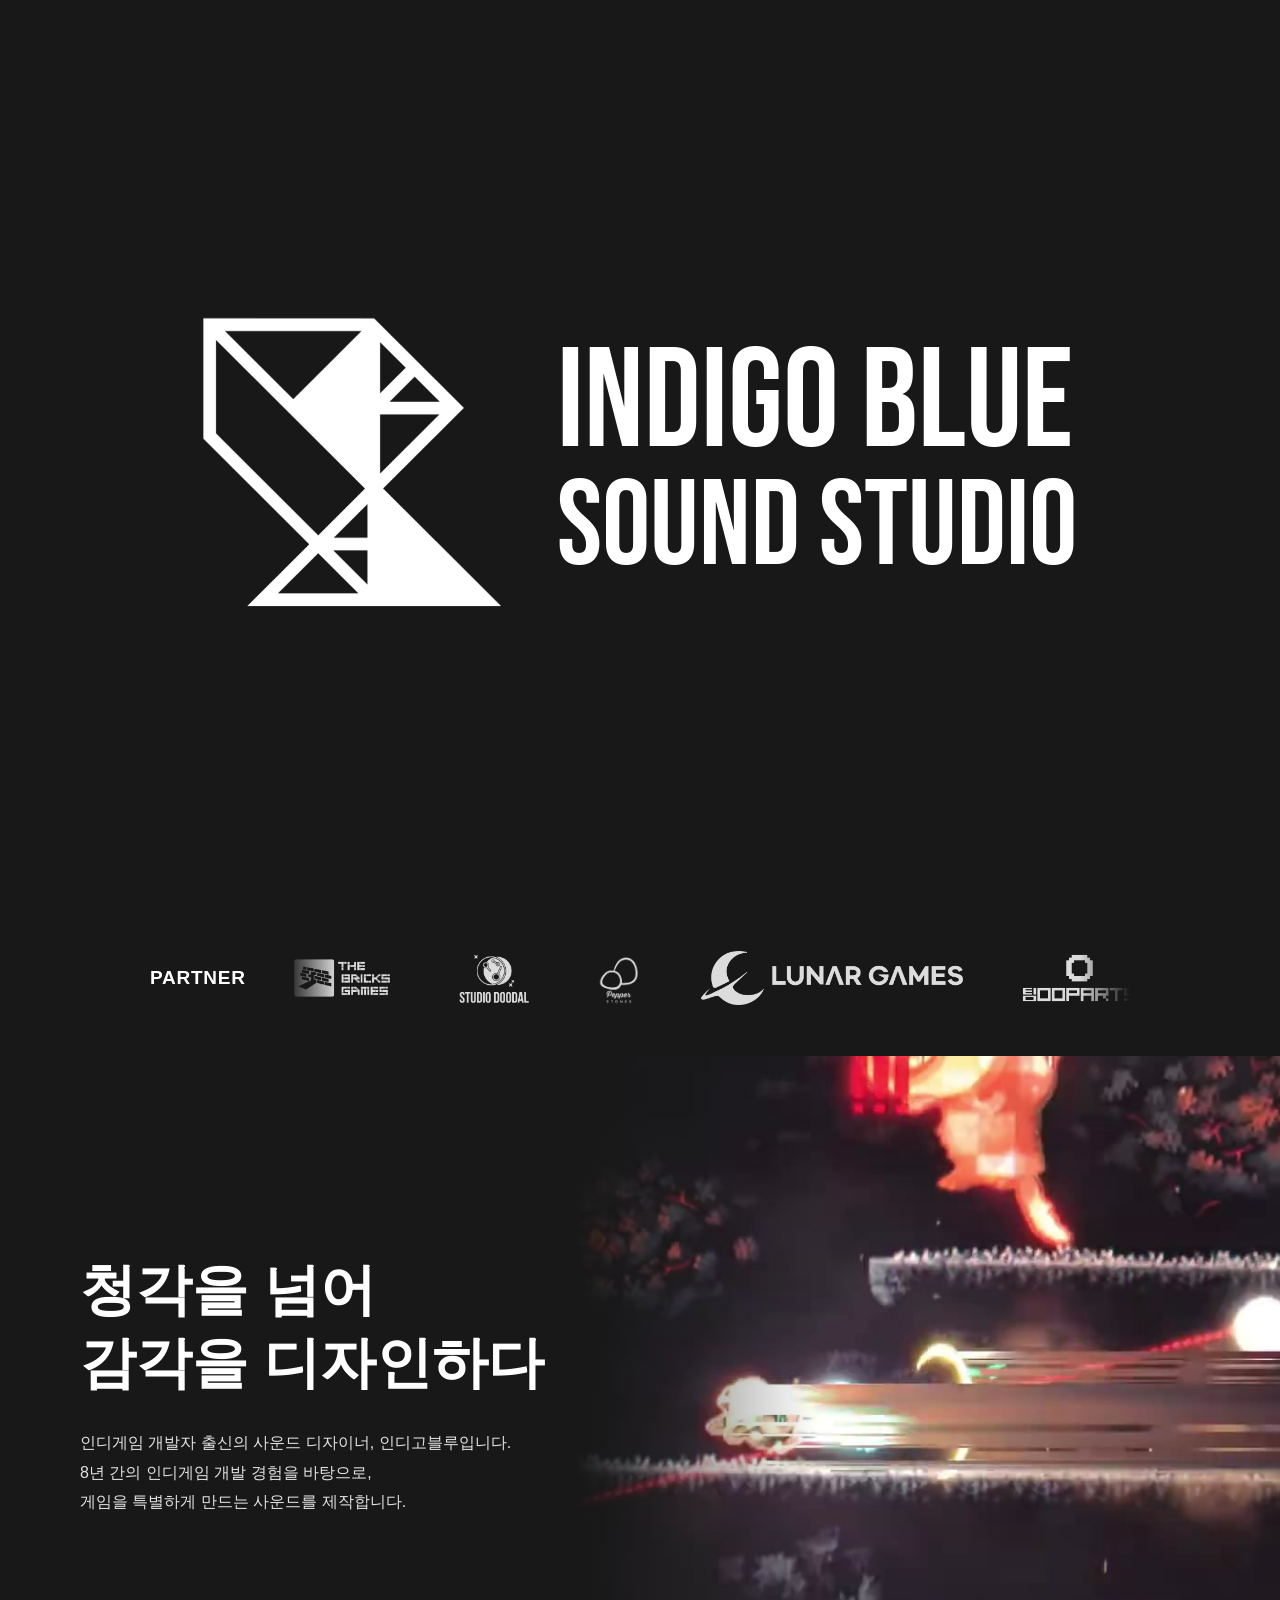
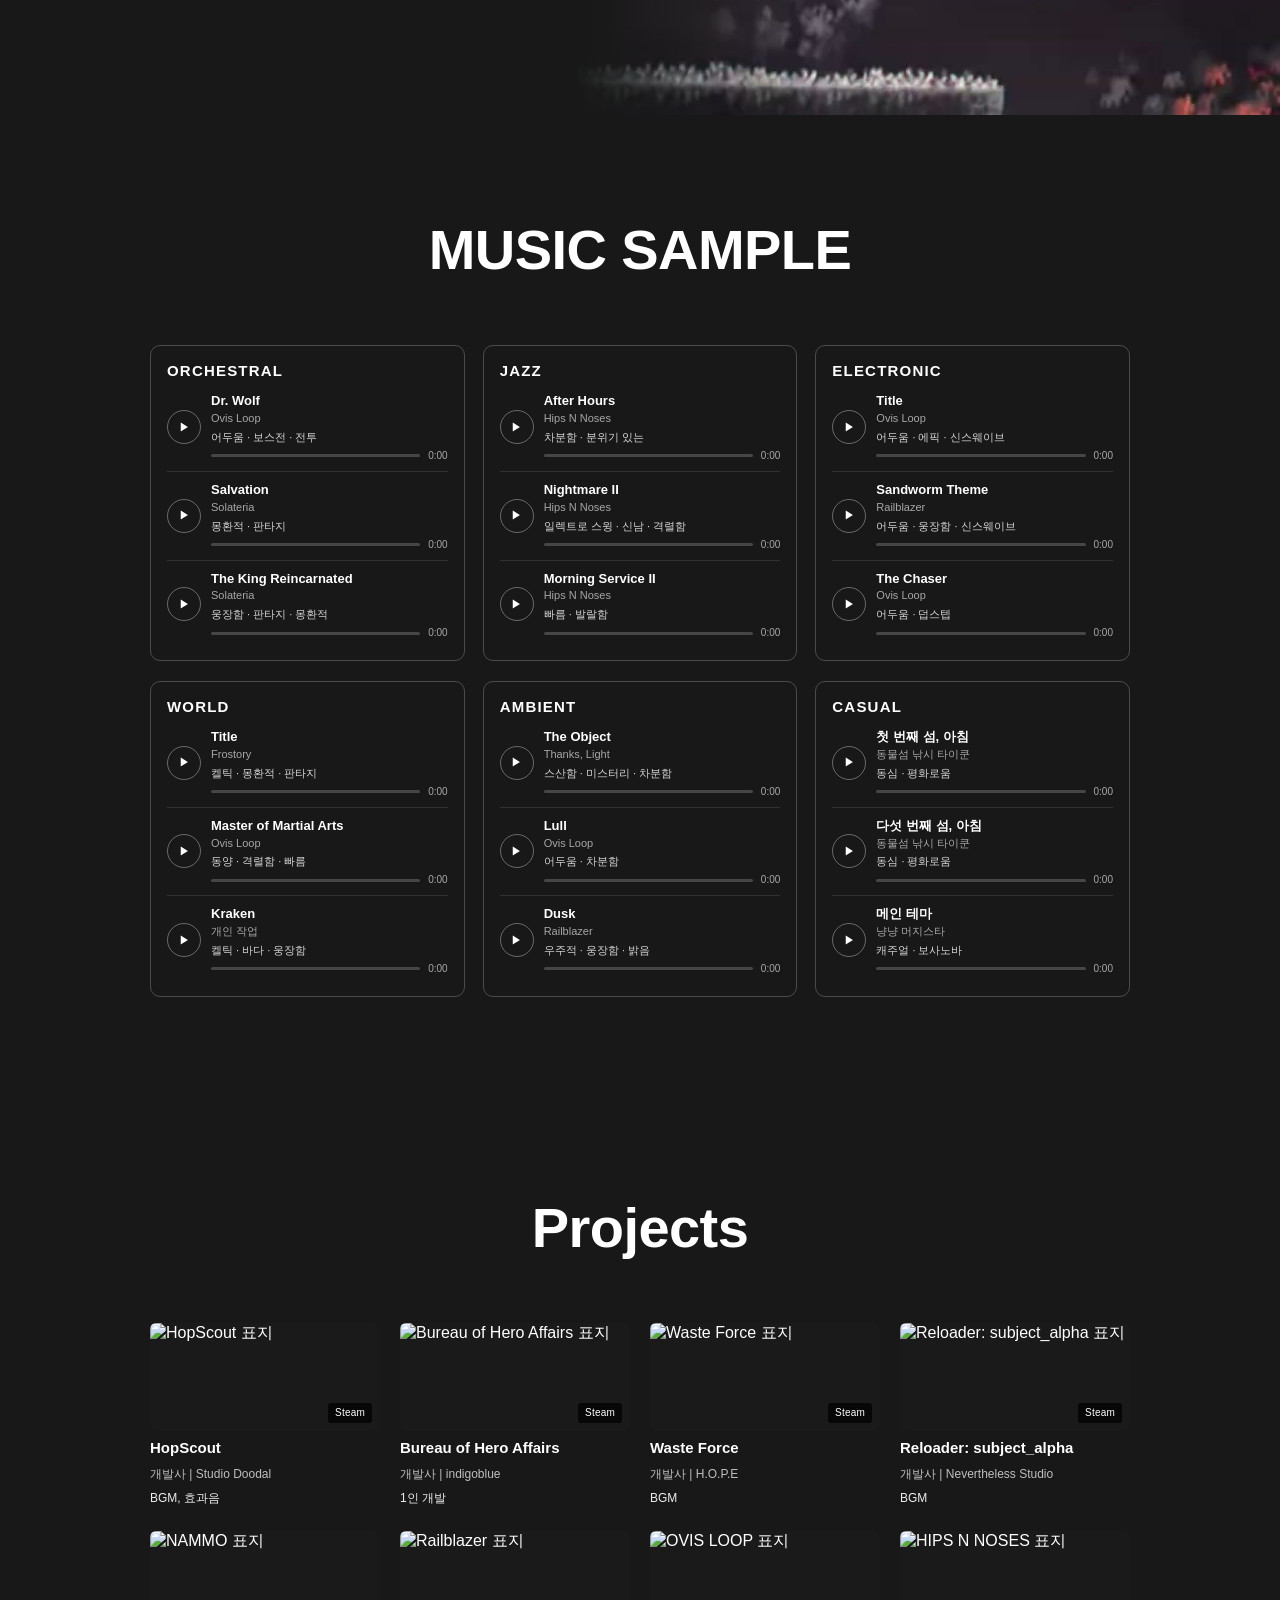
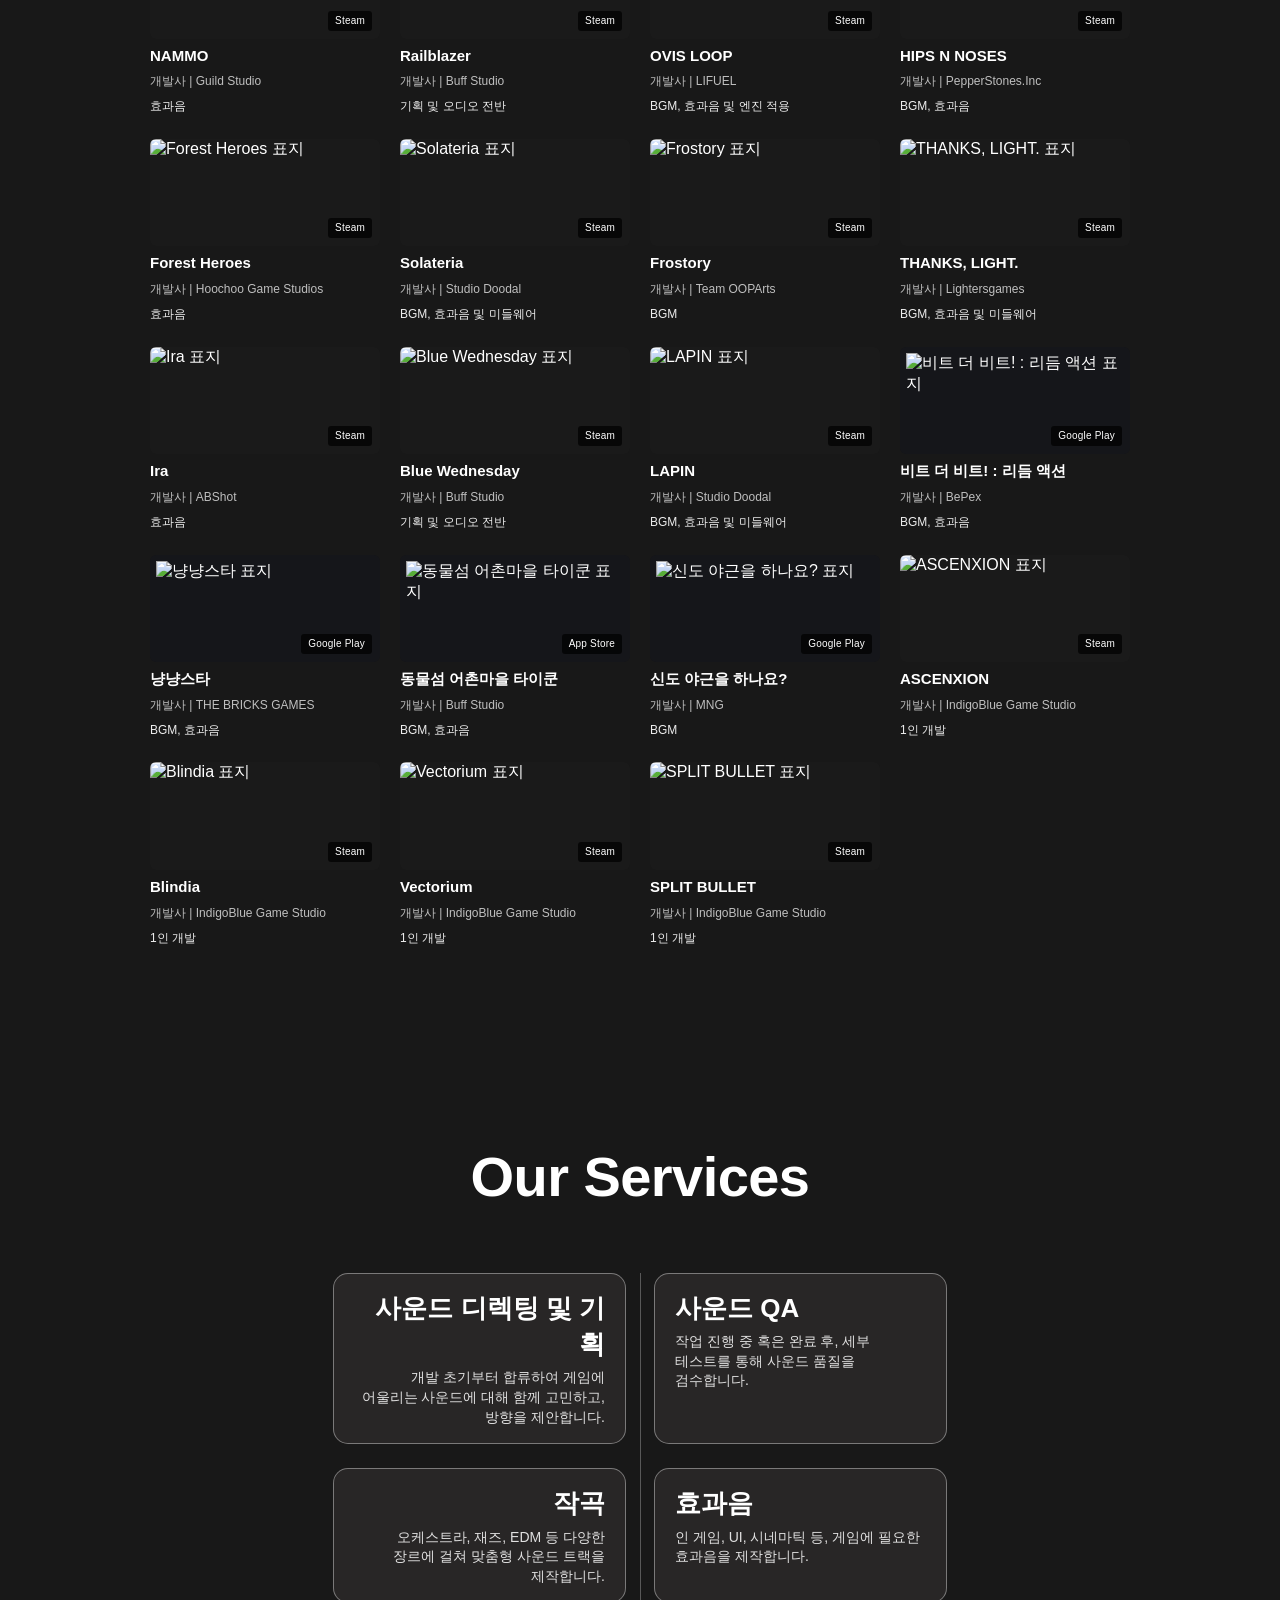
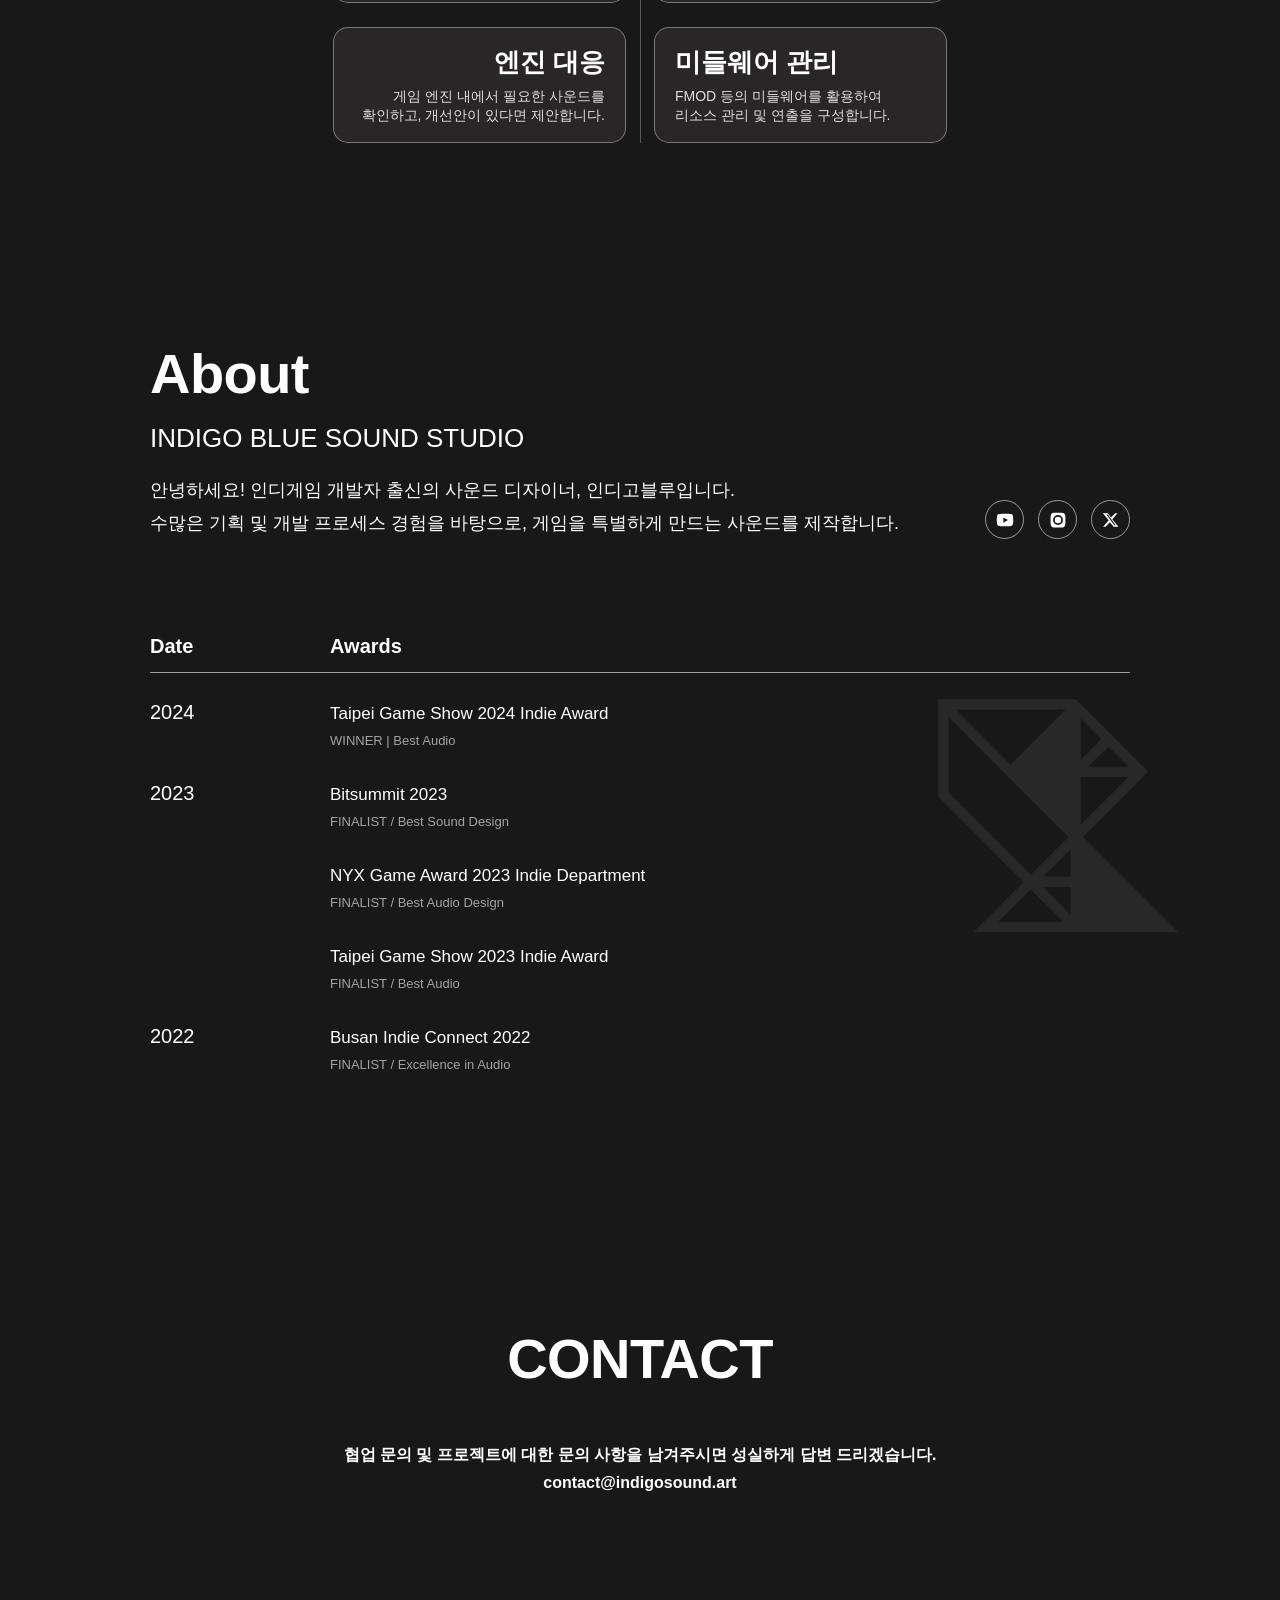
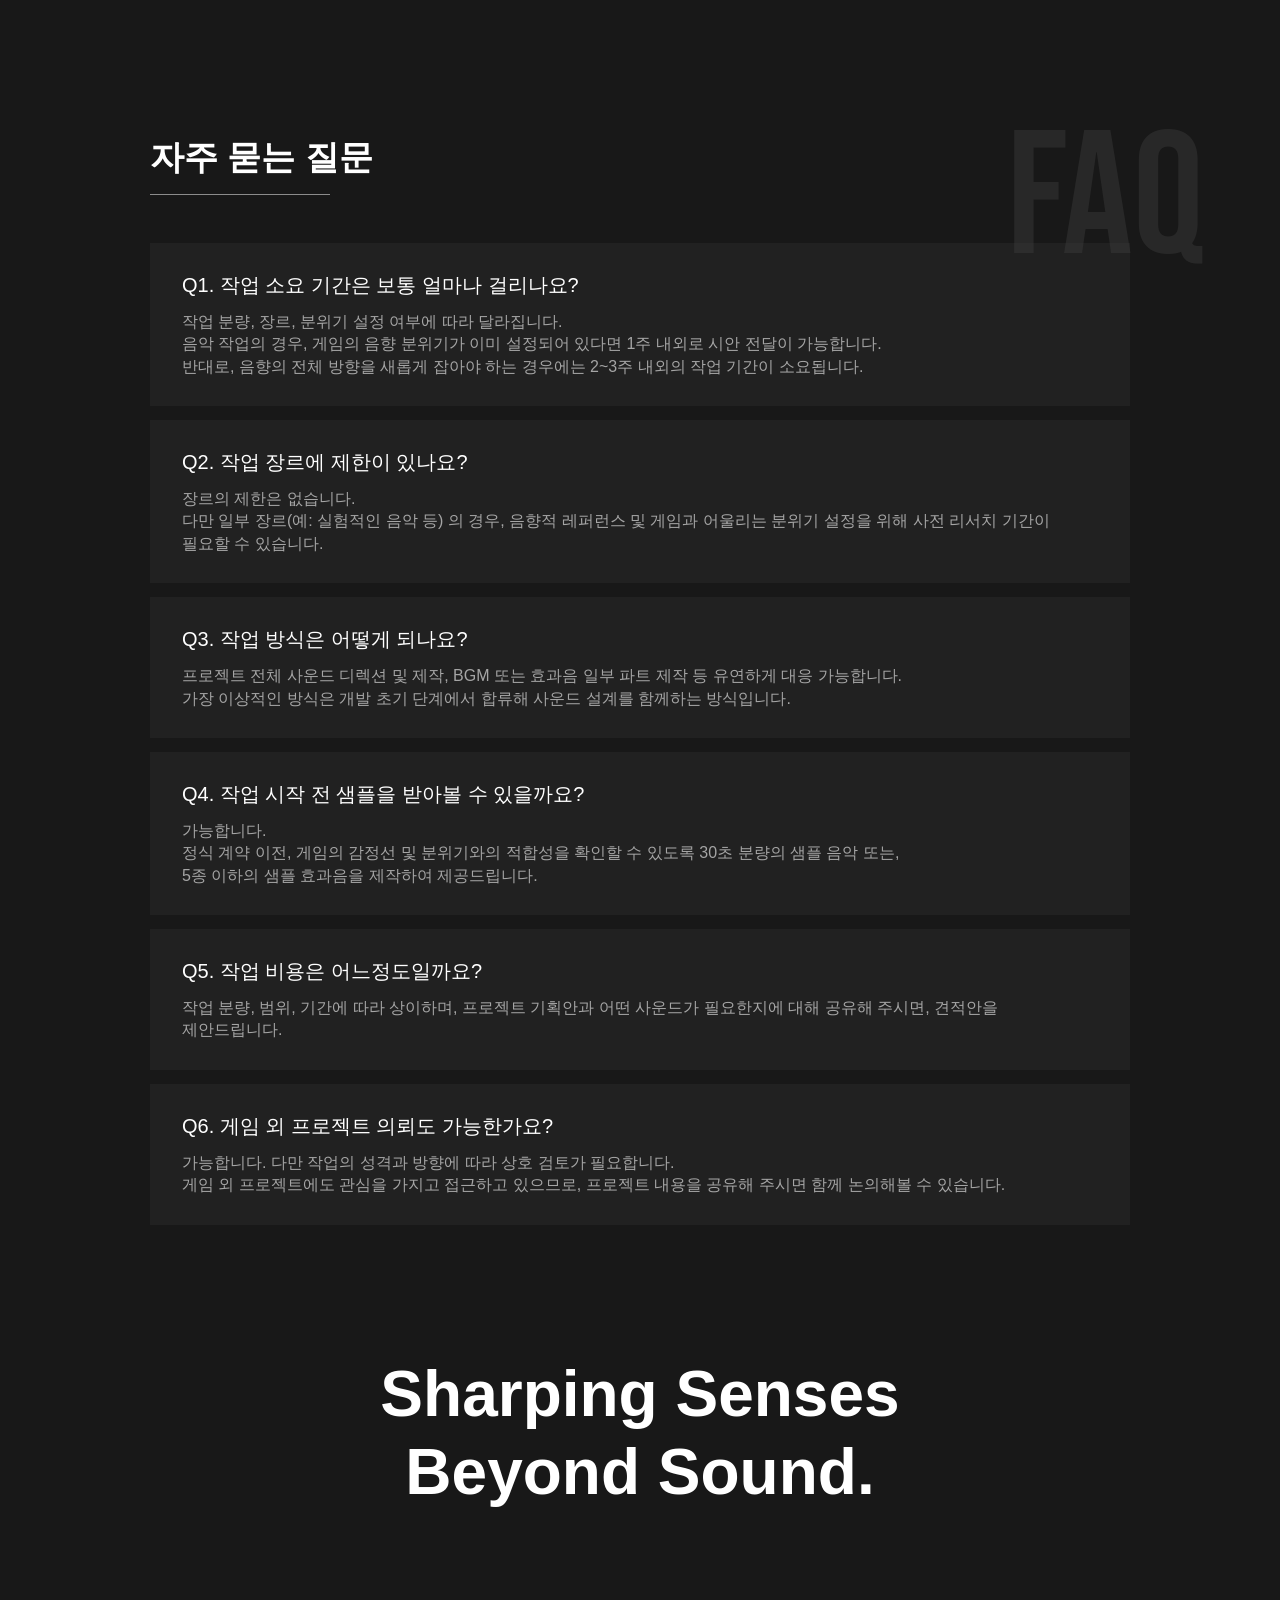
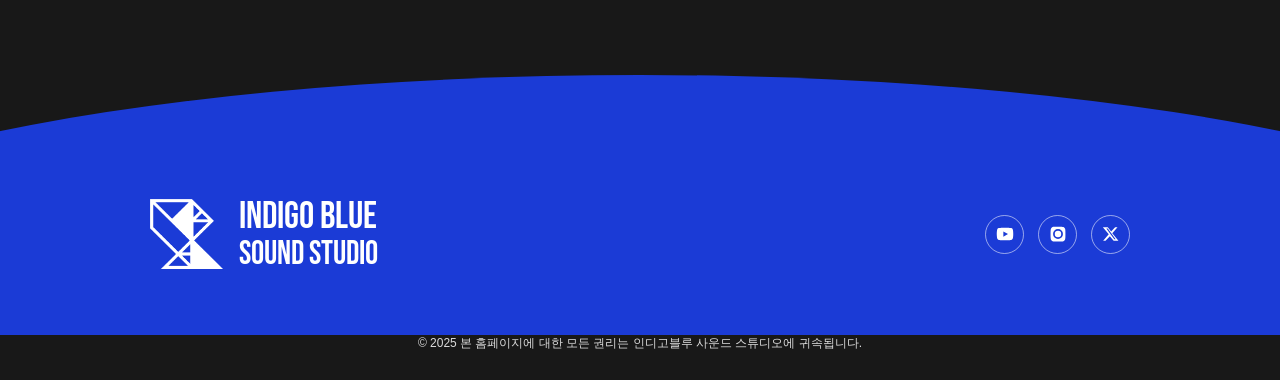
==== commit 651202fd: "타이틀 등장 애니메이션과 마무리 영역 패럴렉스를 추가 - 히어로: 원본 Wix 사이트의 움직임을 그대로 옮겼습니다. 로고는 circle(0%)에서   circle(75%)로 원이 " ====
--- a/index.html
+++ b/index.html
@@ -610,5 +610,6 @@
 </footer>
 
 <script src="assets/js/player.js" defer></script>
+<script src="assets/js/motion.js" defer></script>
 </body>
 </html>
--- a/assets/css/site.css
+++ b/assets/css/site.css
@@ -71,6 +71,36 @@
     font-weight: 400;
     line-height: 0.95;
 }
+
+/*
+  히어로의 등장 애니메이션입니다. 원본 Wix 사이트의 움직임을 그대로 옮겼습니다.
+  로고는 가운데에서 원이 열리듯 드러나고, 글자 묶음은 왼쪽에서 밀려 들어오면서
+  오른쪽 모서리를 기준으로 닦이듯 나타납니다.
+*/
+@keyframes ib-mark-in {
+    from { opacity: 0; clip-path: circle(0%); }
+    to   { opacity: 1; clip-path: circle(75%); }
+}
+@keyframes ib-type-in {
+    0% { opacity: 0; }
+    /* 원본과 같이, 글자는 처음부터 불투명하고 잘라내기로만 가려 둡니다. */
+    0.01% {
+        opacity: 1;
+        transform: translateX(-100%);
+        clip-path: polygon(100% 0%, 100% 0%, 100% 100%, 100% 100%);
+    }
+    100% {
+        opacity: 1;
+        transform: translateX(0);
+        clip-path: polygon(0% 0%, 100% 0%, 100% 100%, 0% 100%);
+    }
+}
+.ib-hero__mark {
+    animation: ib-mark-in 1s cubic-bezier(0.25, 0.46, 0.45, 0.94) both;
+}
+.ib-hero__type {
+    animation: ib-type-in 0.7s cubic-bezier(0.645, 0.045, 0.355, 1) both;
+}
 .ib-hero__type span { display: block; }
 .ib-hero__type .ib-hero__l1 { font-size: 140px; }
 .ib-hero__type .ib-hero__l2 { font-size: 121px; }
@@ -373,16 +403,22 @@
     padding: 120px 0 48px;
     overflow: hidden;
 }
-/* 원본의 파란 반원입니다. 아래쪽에서 크게 솟아오른 타원 모양입니다. */
+/*
+  원본의 파란 반원입니다. 아래쪽에서 크게 솟아오른 타원 모양입니다.
+  패럴렉스로 아래로 밀려나도 섹션 바닥에 틈이 생기지 않도록,
+  섹션 밖으로 200px 더 내려 둔 뒤 넘치는 부분을 잘라냅니다.
+  그만큼 높이가 늘었으므로, 곡선의 깊이는 세로 반지름을 따로 지정해 유지합니다.
+*/
 .ib-outro__arc {
     position: absolute;
     left: 50%;
-    bottom: 0;
+    bottom: -200px;
     width: 150vw;
-    height: 440px;
+    height: 640px;
     transform: translateX(-50%);
-    border-radius: 50% 50% 0 0;
+    border-radius: 50% 50% 0 0 / 220px 220px 0 0;
     background: var(--ib-blue);
+    will-change: transform;
 }
 .ib-outro__inner { position: relative; }
 .ib-outro__headline {
@@ -391,6 +427,7 @@
     font-size: 64px;
     line-height: 1.22;
     font-weight: 700;
+    will-change: transform;
 }
 .ib-outro__headline span { display: block; }
 .ib-outro__foot {
@@ -465,6 +502,23 @@
 
     .ib-outro { min-height: 0; padding: 72px 0 40px; }
     .ib-outro__headline { font-size: 36px; margin-bottom: 100px; }
-    .ib-outro__arc { height: 300px; width: 200vw; }
+    .ib-outro__arc {
+        width: 200vw;
+        height: 500px;
+        border-radius: 50% 50% 0 0 / 150px 150px 0 0;
+    }
     .ib-outro__foot { flex-direction: column; align-items: flex-start; }
 }
+
+/* ── 움직임을 줄여 달라는 설정을 존중합니다 ──────────── */
+
+@media (prefers-reduced-motion: reduce) {
+    .ib-hero__mark,
+    .ib-hero__type {
+        animation: none;
+        opacity: 1;
+        clip-path: none;
+        transform: none;
+    }
+    /* 패럴렉스는 motion.js 가 이 설정을 보고 아예 걸지 않습니다. */
+}
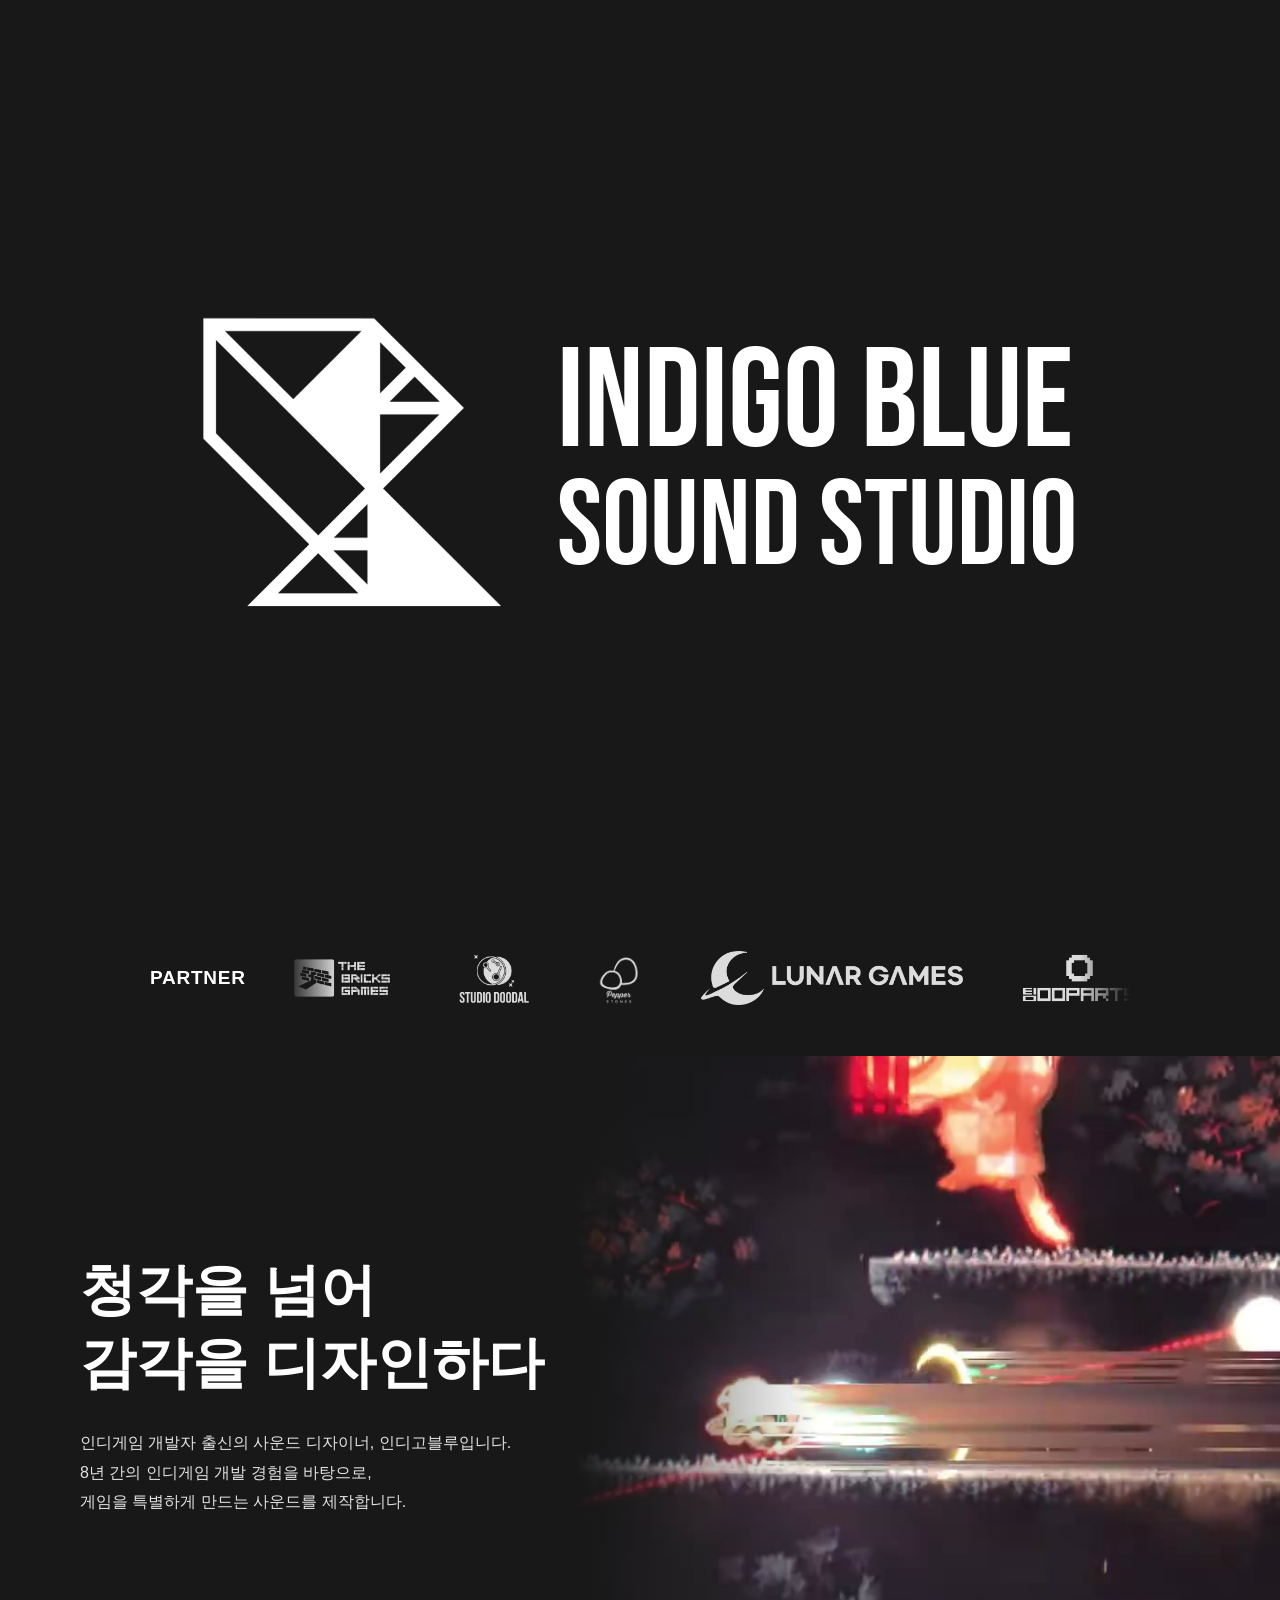
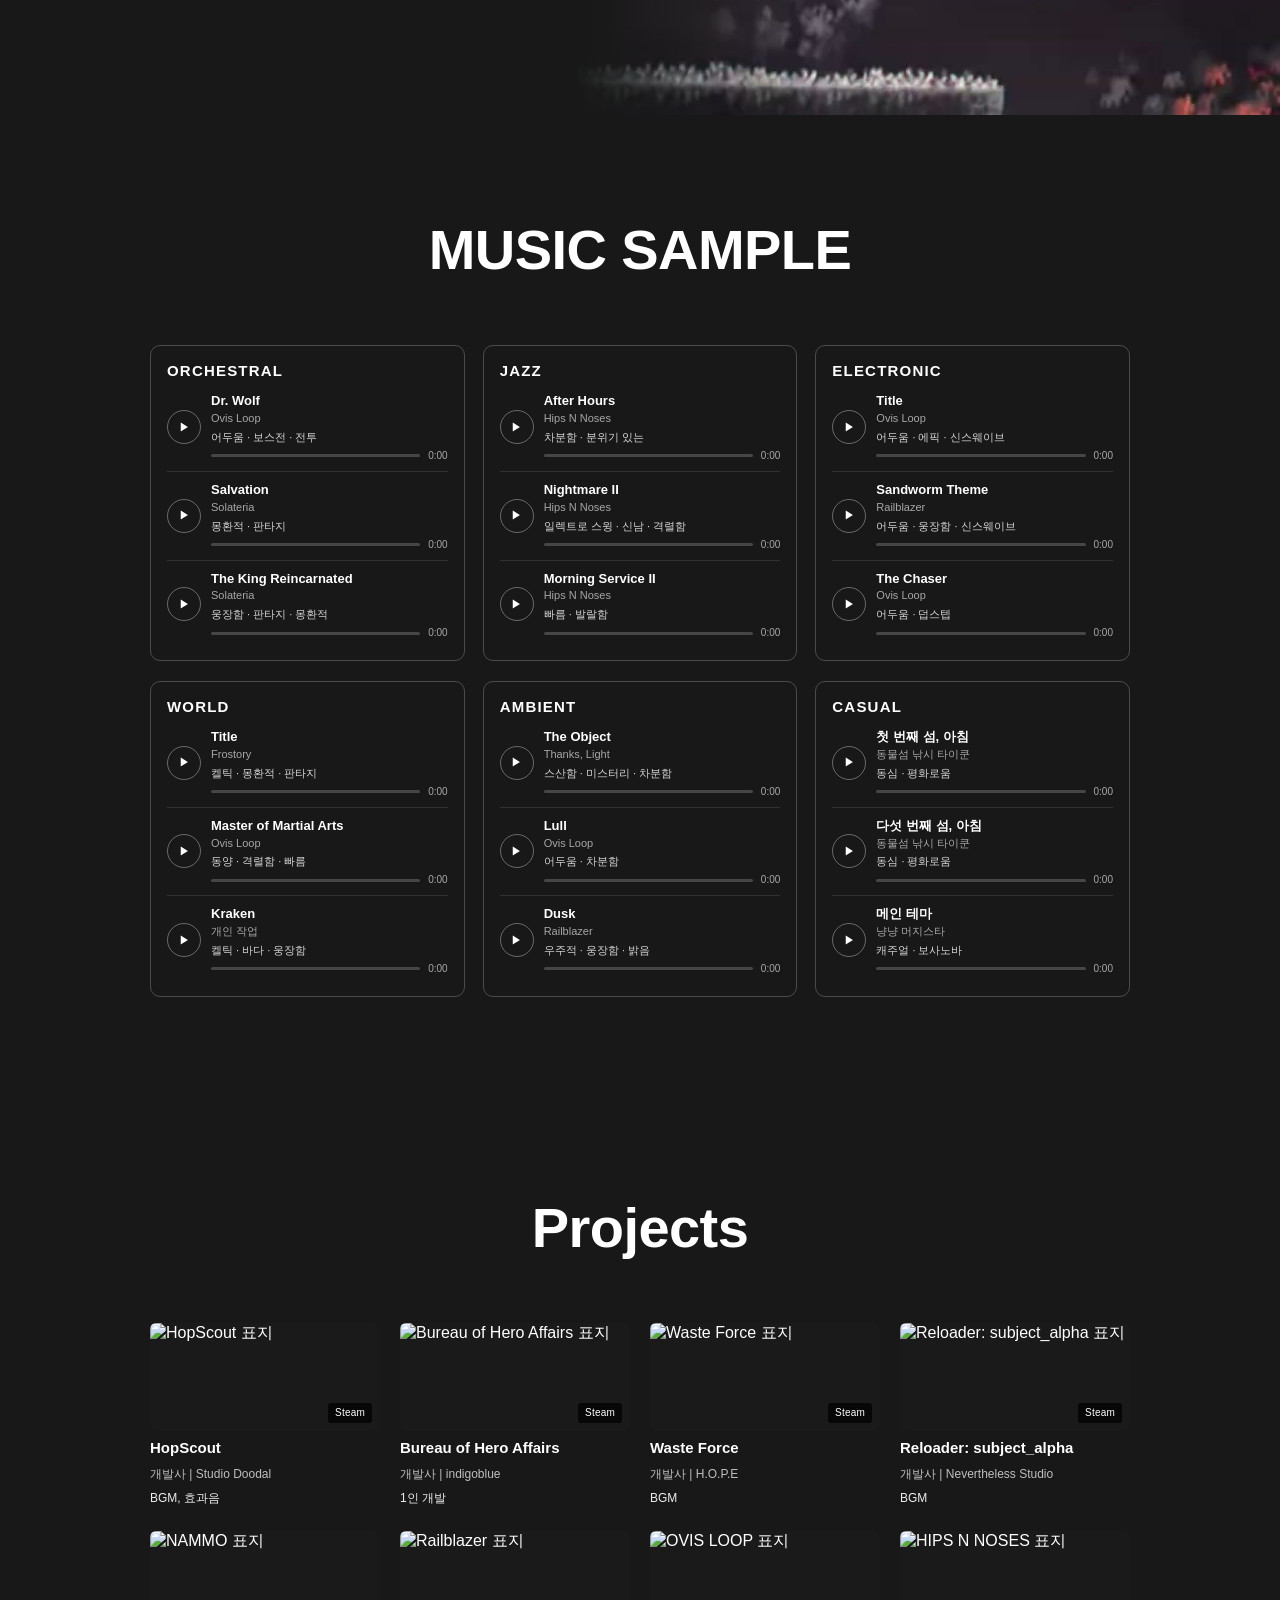
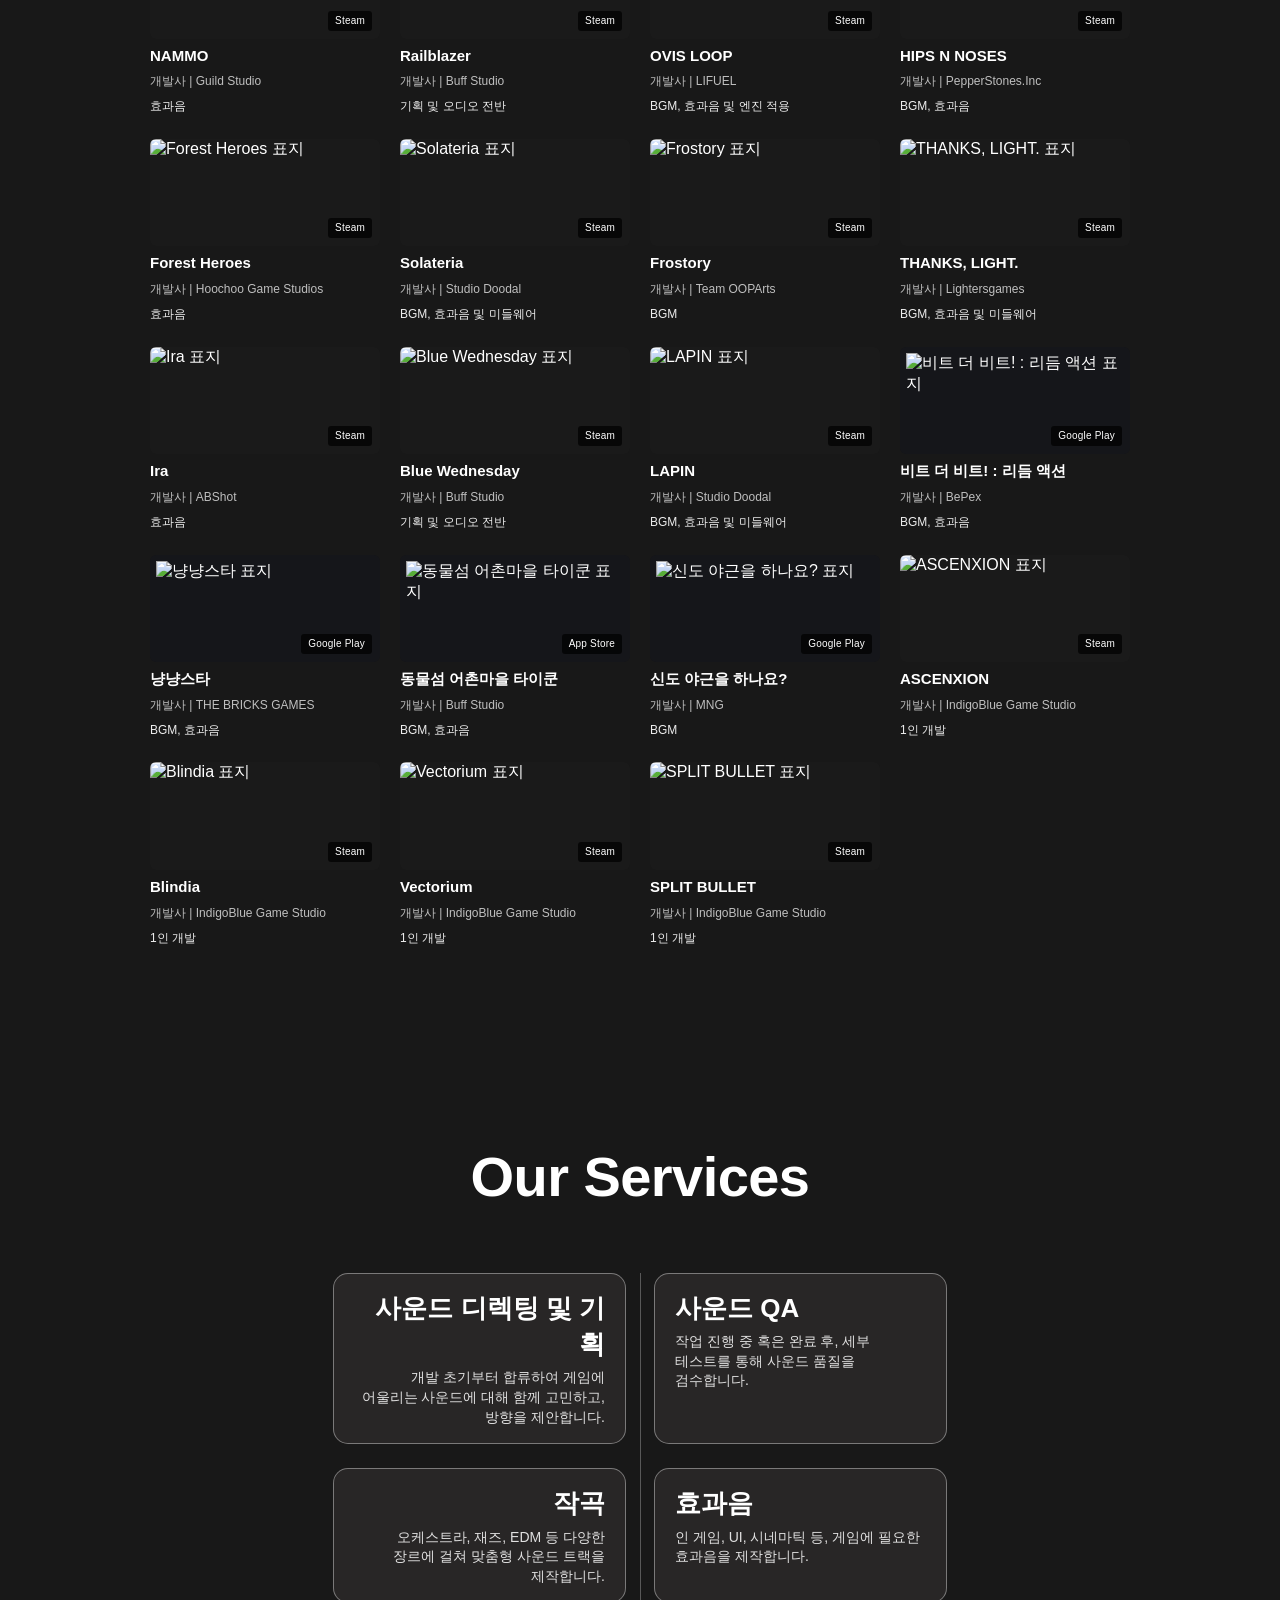
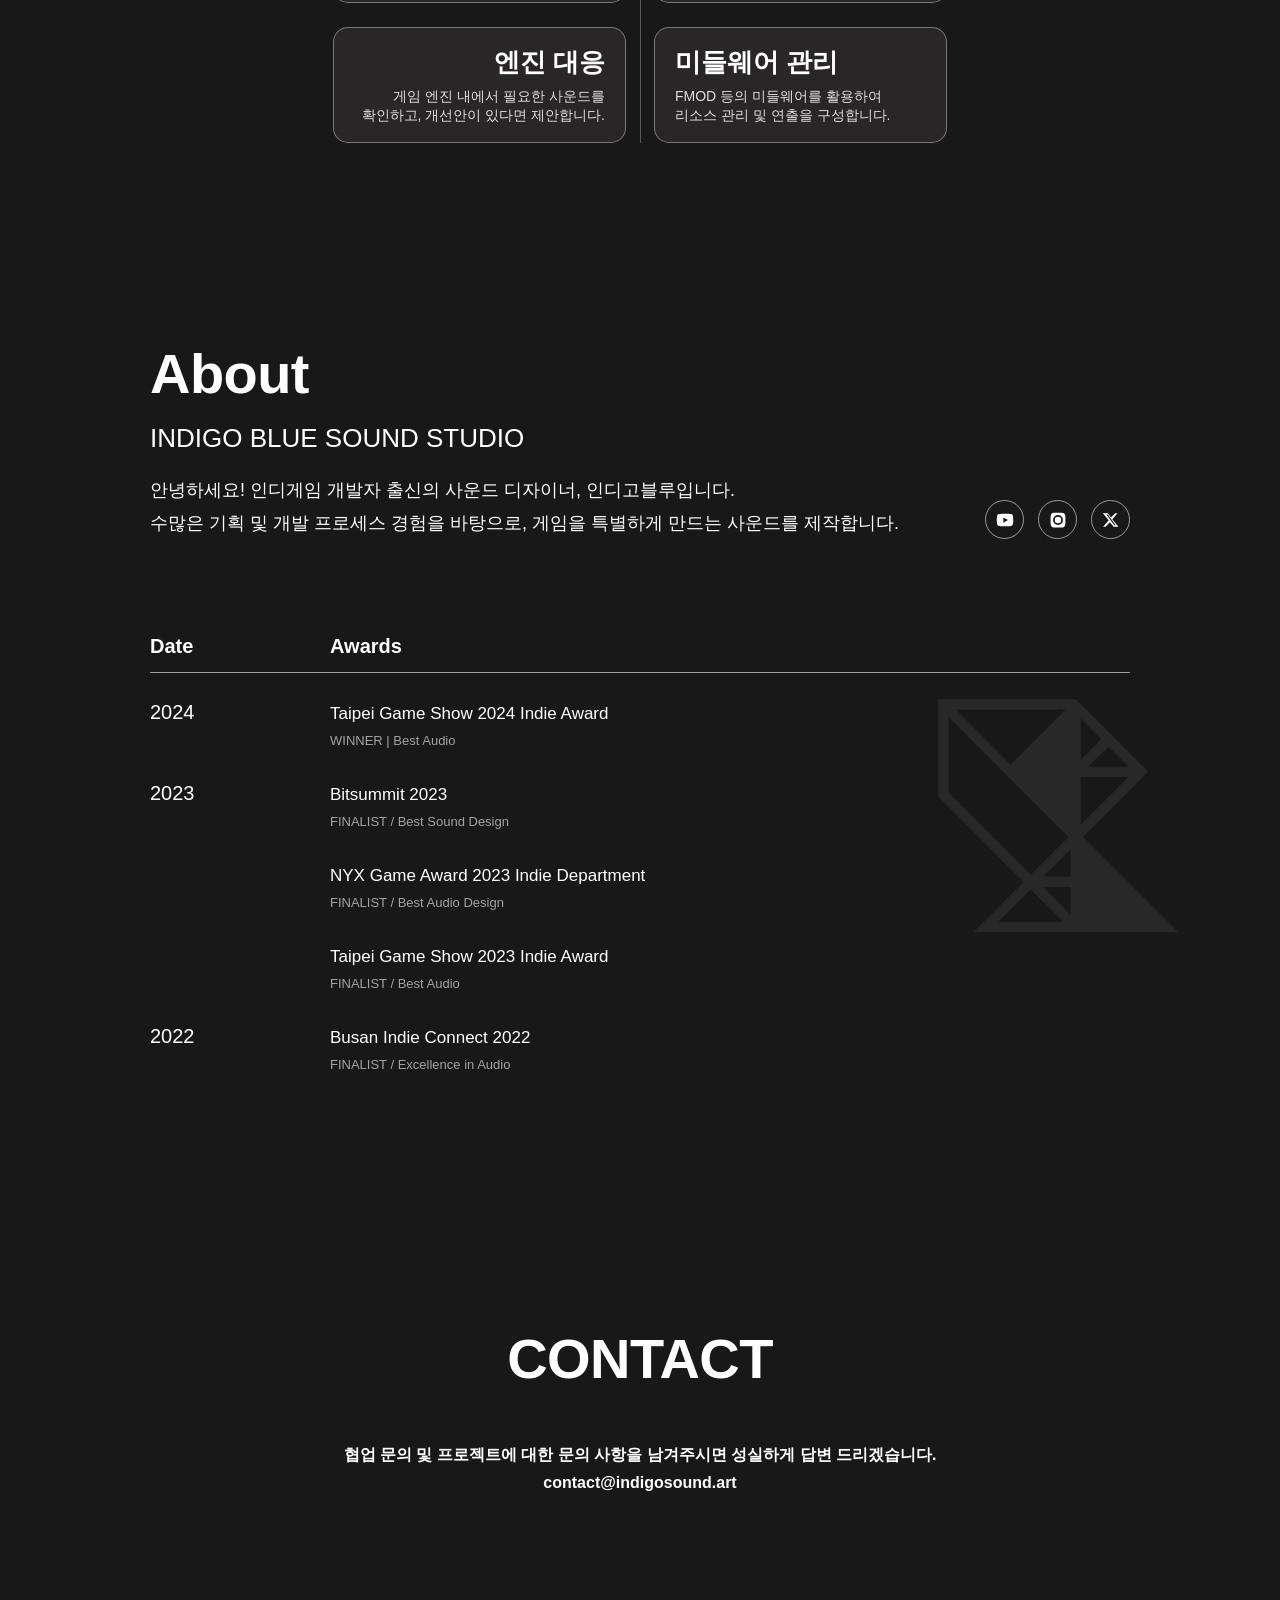
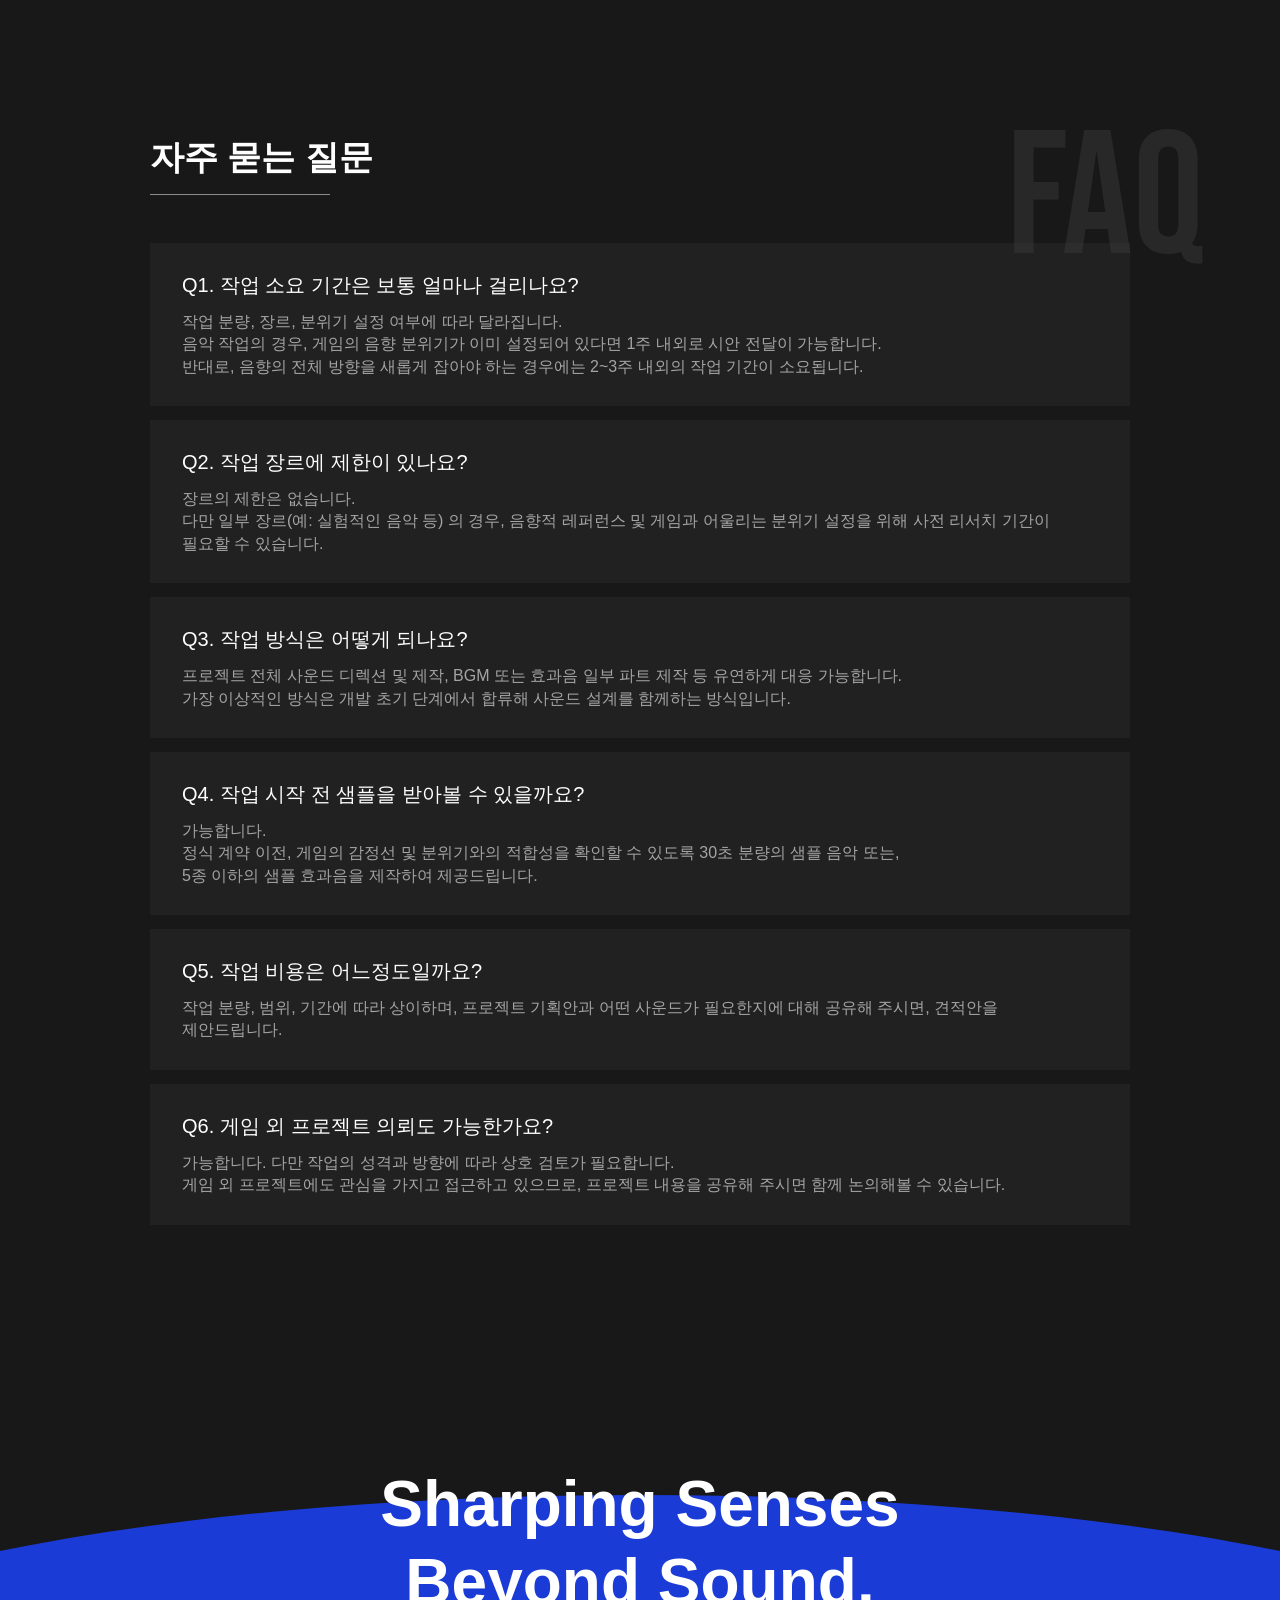
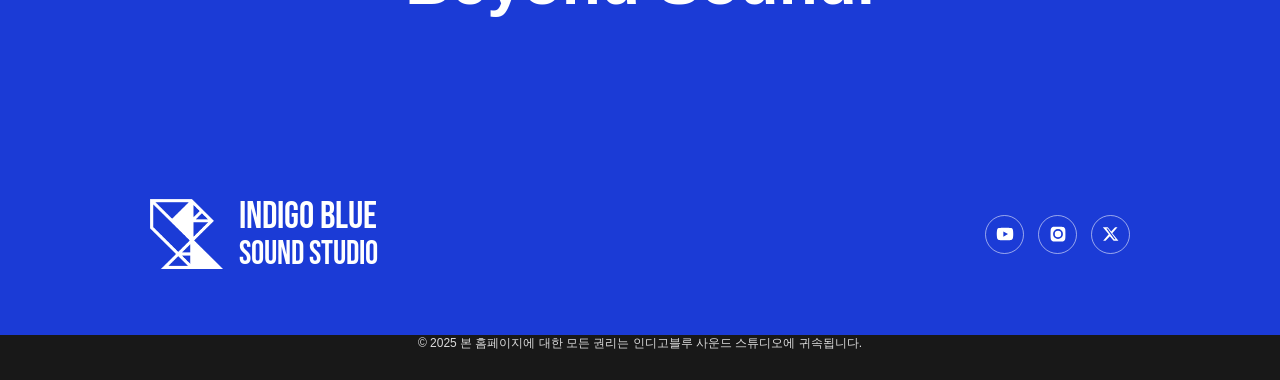
==== commit c82e34d9: "마무리 영역의 패럴렉스를 제거 파란 영역과 문구는 스크롤과 무관하게 제자리에 둡니다. 패럴렉스를 넣으면서 파란 영역을 섹션 밖으로 내리고 곡선의 세로 반지름을 따로 지정했던 것도 " ====
--- a/index.html
+++ b/index.html
@@ -610,6 +610,5 @@
 </footer>
 
 <script src="assets/js/player.js" defer></script>
-<script src="assets/js/motion.js" defer></script>
 </body>
 </html>
--- a/assets/css/site.css
+++ b/assets/css/site.css
@@ -403,22 +403,16 @@
     padding: 120px 0 48px;
     overflow: hidden;
 }
-/*
-  원본의 파란 반원입니다. 아래쪽에서 크게 솟아오른 타원 모양입니다.
-  패럴렉스로 아래로 밀려나도 섹션 바닥에 틈이 생기지 않도록,
-  섹션 밖으로 200px 더 내려 둔 뒤 넘치는 부분을 잘라냅니다.
-  그만큼 높이가 늘었으므로, 곡선의 깊이는 세로 반지름을 따로 지정해 유지합니다.
-*/
+/* 원본의 파란 반원입니다. 아래쪽에서 크게 솟아오른 타원 모양입니다. */
 .ib-outro__arc {
     position: absolute;
     left: 50%;
-    bottom: -200px;
+    bottom: 0;
     width: 150vw;
-    height: 640px;
+    height: 440px;
     transform: translateX(-50%);
-    border-radius: 50% 50% 0 0 / 220px 220px 0 0;
+    border-radius: 50% 50% 0 0;
     background: var(--ib-blue);
-    will-change: transform;
 }
 .ib-outro__inner { position: relative; }
 .ib-outro__headline {
@@ -427,7 +421,6 @@
     font-size: 64px;
     line-height: 1.22;
     font-weight: 700;
-    will-change: transform;
 }
 .ib-outro__headline span { display: block; }
 .ib-outro__foot {
@@ -502,11 +495,7 @@
 
     .ib-outro { min-height: 0; padding: 72px 0 40px; }
     .ib-outro__headline { font-size: 36px; margin-bottom: 100px; }
-    .ib-outro__arc {
-        width: 200vw;
-        height: 500px;
-        border-radius: 50% 50% 0 0 / 150px 150px 0 0;
-    }
+    .ib-outro__arc { width: 200vw; height: 300px; }
     .ib-outro__foot { flex-direction: column; align-items: flex-start; }
 }
 
@@ -520,5 +509,4 @@
         clip-path: none;
         transform: none;
     }
-    /* 패럴렉스는 motion.js 가 이 설정을 보고 아예 걸지 않습니다. */
-}
+}
